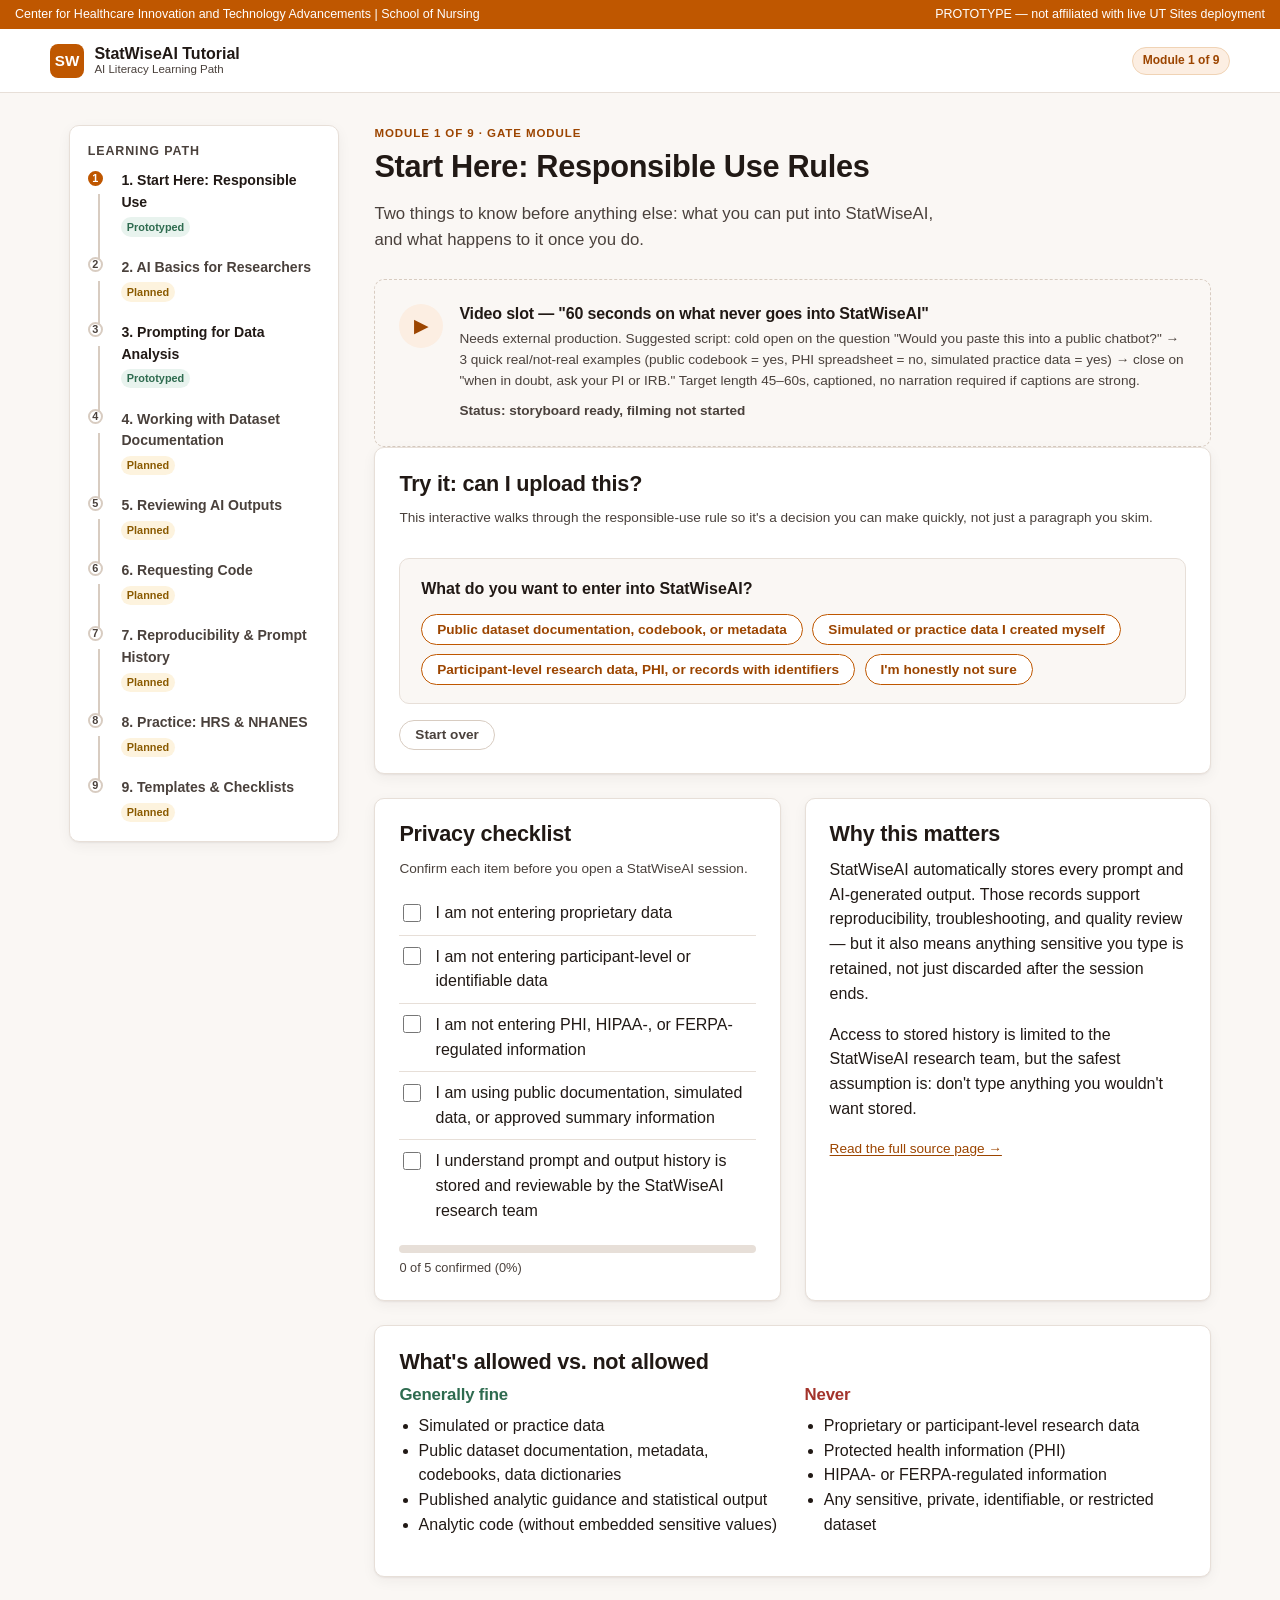
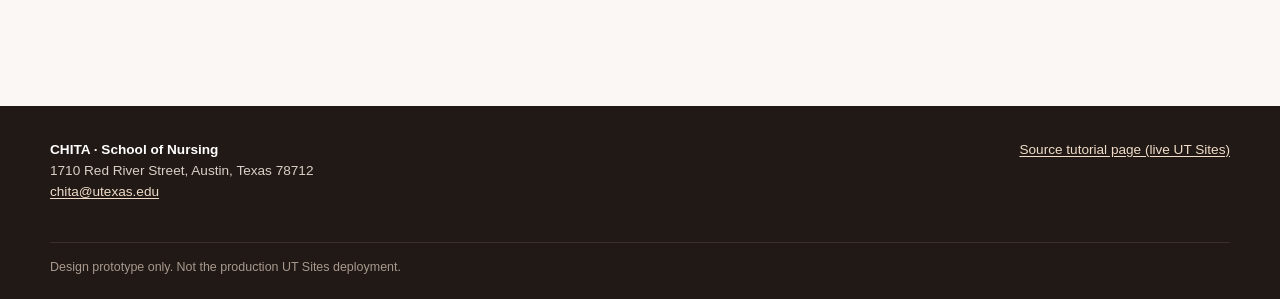
==== module-01-responsible-use.html @ 33d253f0 "StatWiseAI tutorial prototype — modules 1 and 3, preliminary user testing build" ====
<!DOCTYPE html>
<html lang="en">
<head>
<meta charset="UTF-8">
<meta name="viewport" content="width=device-width, initial-scale=1">
<title>Module 1 · Start Here: Responsible Use — StatWiseAI Tutorial (Prototype)</title>
<link rel="stylesheet" href="assets/styles.css">
</head>
<body>
<a class="skip-link" href="#main">Skip to main content</a>

<div class="brand-strip">
  <span>Center for Healthcare Innovation and Technology Advancements | School of Nursing</span>
  <span>PROTOTYPE — not affiliated with live UT Sites deployment</span>
</div>

<header class="site-header">
  <div class="site-header-inner">
    <a class="site-title" href="index.html">
      <span class="mark">SW</span>
      <span class="site-title-text">
        <strong>StatWiseAI Tutorial</strong>
        <span>AI Literacy Learning Path</span>
      </span>
    </a>
    <div class="header-actions">
      <span class="pill-badge">Module 1 of 9</span>
    </div>
  </div>
</header>

<div class="shell">
  <nav class="path-nav" aria-label="Tutorial module path">
    <h2>Learning path</h2>
    <ol>
      <li class="active"><span class="step-dot">1</span><a href="module-01-responsible-use.html">1. Start Here: Responsible Use</a><span class="tag tag-built">Prototyped</span></li>
      <li class="locked"><span class="step-dot">2</span><a href="#" aria-disabled="true">2. AI Basics for Researchers</a><span class="tag tag-planned">Planned</span></li>
      <li><span class="step-dot">3</span><a href="module-03-prompting.html">3. Prompting for Data Analysis</a><span class="tag tag-built">Prototyped</span></li>
      <li class="locked"><span class="step-dot">4</span><a href="#" aria-disabled="true">4. Working with Dataset Documentation</a><span class="tag tag-planned">Planned</span></li>
      <li class="locked"><span class="step-dot">5</span><a href="#" aria-disabled="true">5. Reviewing AI Outputs</a><span class="tag tag-planned">Planned</span></li>
      <li class="locked"><span class="step-dot">6</span><a href="#" aria-disabled="true">6. Requesting Code</a><span class="tag tag-planned">Planned</span></li>
      <li class="locked"><span class="step-dot">7</span><a href="#" aria-disabled="true">7. Reproducibility &amp; Prompt History</a><span class="tag tag-planned">Planned</span></li>
      <li class="locked"><span class="step-dot">8</span><a href="#" aria-disabled="true">8. Practice: HRS &amp; NHANES</a><span class="tag tag-planned">Planned</span></li>
      <li class="locked"><span class="step-dot">9</span><a href="#" aria-disabled="true">9. Templates &amp; Checklists</a><span class="tag tag-planned">Planned</span></li>
    </ol>
  </nav>

  <main class="content" id="main">
    <div class="page-head">
      <span class="eyebrow">Module 1 of 9 · Gate module</span>
      <h1>Start Here: Responsible Use Rules</h1>
      <p class="lede">Two things to know before anything else: what you can put into StatWiseAI, and what happens to it once you do.</p>
    </div>

    <div class="media-slot">
      <span class="icon">▶</span>
      <div>
        <h4>Video slot — "60 seconds on what never goes into StatWiseAI"</h4>
        <p class="small">Needs external production. Suggested script: cold open on the question "Would you paste this into a public chatbot?" → 3 quick real/not-real examples (public codebook = yes, PHI spreadsheet = no, simulated practice data = yes) → close on "when in doubt, ask your PI or IRB." Target length 45–60s, captioned, no narration required if captions are strong.</p>
        <span class="small" style="font-weight:700;">Status: storyboard ready, filming not started</span>
      </div>
    </div>

    <div class="card">
      <h2>Try it: can I upload this?</h2>
      <p class="small">This interactive walks through the responsible-use rule so it's a decision you can make quickly, not just a paragraph you skim.</p>
      <div class="decision-tree" id="decision-tree" data-checklist>
        <div class="dt-trail"></div>
        <div class="dt-question"></div>
        <div class="dt-result"></div>
        <div style="margin-top:1em;">
          <button type="button" class="btn btn-quiet" data-dt-restart>Start over</button>
        </div>
      </div>
    </div>

    <div class="grid-2">
      <div class="card" data-checklist>
        <h2>Privacy checklist</h2>
        <p class="small">Confirm each item before you open a StatWiseAI session.</p>
        <ul class="checklist">
          <li><input type="checkbox" id="c1"><label for="c1">I am not entering proprietary data</label></li>
          <li><input type="checkbox" id="c2"><label for="c2">I am not entering participant-level or identifiable data</label></li>
          <li><input type="checkbox" id="c3"><label for="c3">I am not entering PHI, HIPAA-, or FERPA-regulated information</label></li>
          <li><input type="checkbox" id="c4"><label for="c4">I am using public documentation, simulated data, or approved summary information</label></li>
          <li><input type="checkbox" id="c5"><label for="c5">I understand prompt and output history is stored and reviewable by the StatWiseAI research team</label></li>
        </ul>
        <div class="progress-track"><div class="progress-fill"></div></div>
        <div class="progress-label">0 of 5 confirmed (0%)</div>
      </div>

      <div class="card">
        <h2>Why this matters</h2>
        <p>StatWiseAI automatically stores every prompt and AI-generated output. Those records support reproducibility, troubleshooting, and quality review — but it also means anything sensitive you type is retained, not just discarded after the session ends.</p>
        <p>Access to stored history is limited to the StatWiseAI research team, but the safest assumption is: don't type anything you wouldn't want stored.</p>
        <p class="small"><a href="https://sites.utexas.edu/chita/statwiseai-tutorial/statwiseai-responsible-use/">Read the full source page →</a></p>
      </div>
    </div>

    <div class="card">
      <h2>What's allowed vs. not allowed</h2>
      <div class="grid-2">
        <div>
          <h3 style="color:#2E6B4F;">Generally fine</h3>
          <ul>
            <li>Simulated or practice data</li>
            <li>Public dataset documentation, metadata, codebooks, data dictionaries</li>
            <li>Published analytic guidance and statistical output</li>
            <li>Analytic code (without embedded sensitive values)</li>
          </ul>
        </div>
        <div>
          <h3 style="color:#A3332B;">Never</h3>
          <ul>
            <li>Proprietary or participant-level research data</li>
            <li>Protected health information (PHI)</li>
            <li>HIPAA- or FERPA-regulated information</li>
            <li>Any sensitive, private, identifiable, or restricted dataset</li>
          </ul>
        </div>
      </div>
    </div>

  </main>
</div>

<footer class="site-footer">
  <div class="site-footer-inner">
    <div><strong style="color:#fff;">CHITA · School of Nursing</strong><br>1710 Red River Street, Austin, Texas 78712<br><a href="mailto:chita@utexas.edu">chita@utexas.edu</a></div>
    <div><a href="https://sites.utexas.edu/chita/statwiseai-tutorial/statwiseai-responsible-use/">Source tutorial page (live UT Sites)</a></div>
    <div class="fine">Design prototype only. Not the production UT Sites deployment.</div>
  </div>
</footer>

<script src="assets/app.js"></script>
<script src="assets/module1.js"></script>
</body>
</html>
---- assets/styles.css ----
/* ==========================================================================
   StatWiseAI Tutorial — Media-Supported Learning Site
   Minimalist design system prototype
   Brand reference: UT Austin School of Nursing / CHITA
   ========================================================================== */

:root {
  --ut-orange: #BF5700;
  --ut-orange-dark: #9C4500;
  --ut-orange-tint: #FCEEE2;
  --ink: #211915;
  --ink-soft: #4A413C;
  --paper: #FFFFFF;
  --paper-alt: #FAF7F4;
  --line: #E7DFD8;
  --line-strong: #D8CCC1;
  --success: #2E6B4F;
  --success-tint: #E8F3EE;
  --warn: #8A5A00;
  --warn-tint: #FDF3DE;
  --focus: #0B5FFF;
  --radius: 10px;
  --radius-sm: 6px;
  --shadow: 0 1px 2px rgba(33,25,21,0.06), 0 4px 14px rgba(33,25,21,0.05);
  --maxw: 1180px;
  --font: -apple-system, BlinkMacSystemFont, "Segoe UI", Helvetica, Arial, sans-serif;
}

* { box-sizing: border-box; }
html { scroll-behavior: smooth; }

body {
  margin: 0;
  font-family: var(--font);
  color: var(--ink);
  background: var(--paper-alt);
  line-height: 1.55;
  -webkit-font-smoothing: antialiased;
}

a { color: var(--ut-orange-dark); text-decoration: underline; text-underline-offset: 2px; }
a:hover { color: var(--ut-orange); }
a:focus-visible, button:focus-visible, input:focus-visible, [tabindex]:focus-visible {
  outline: 3px solid var(--focus);
  outline-offset: 2px;
}

h1, h2, h3, h4 { line-height: 1.2; font-weight: 700; margin: 0 0 .5em; letter-spacing: -0.01em; }
h1 { font-size: clamp(1.7rem, 2.4vw, 2.3rem); }
h2 { font-size: 1.35rem; }
h3 { font-size: 1.05rem; }
p { margin: 0 0 1em; }
ul, ol { margin: 0 0 1em; padding-left: 1.2em; }
.small { font-size: .85rem; color: var(--ink-soft); }
.eyebrow {
  text-transform: uppercase;
  font-size: .72rem;
  font-weight: 700;
  letter-spacing: .08em;
  color: var(--ut-orange-dark);
  margin-bottom: .4em;
  display: block;
}

/* Skip link */
.skip-link {
  position: absolute; left: -999px; top: 0; background: var(--ink); color: #fff;
  padding: .6em 1em; z-index: 200; border-radius: 0 0 6px 0;
}
.skip-link:focus { left: 0; }

/* ---------- Top bar (brand strip) ---------- */
.brand-strip {
  background: var(--ut-orange);
  color: #fff;
  font-size: .78rem;
  padding: .4em 1.2em;
  display: flex;
  justify-content: space-between;
  gap: 1em;
}
.brand-strip a { color: #fff; text-decoration: none; opacity: .92; }
.brand-strip a:hover { text-decoration: underline; }

/* ---------- Header ---------- */
.site-header {
  background: var(--paper);
  border-bottom: 1px solid var(--line);
  padding: .9em 1.2em;
  position: sticky;
  top: 0;
  z-index: 100;
}
.site-header-inner {
  max-width: var(--maxw);
  margin: 0 auto;
  display: flex;
  align-items: center;
  justify-content: space-between;
  gap: 1em;
}
.site-title {
  display: flex;
  align-items: center;
  gap: .65em;
  text-decoration: none;
  color: var(--ink);
}
.site-title .mark {
  width: 34px; height: 34px; border-radius: 8px;
  background: var(--ut-orange);
  color: #fff; display: flex; align-items: center; justify-content: center;
  font-weight: 800; font-size: .95rem; flex-shrink: 0;
}
.site-title-text { line-height: 1.15; }
.site-title-text strong { display: block; font-size: 1rem; }
.site-title-text span { display: block; font-size: .72rem; color: var(--ink-soft); }

.header-actions { display: flex; align-items: center; gap: .8em; font-size: .85rem; }
.pill-badge {
  background: var(--ut-orange-tint);
  color: var(--ut-orange-dark);
  border: 1px solid #F0D3B5;
  border-radius: 999px;
  padding: .3em .8em;
  font-size: .75rem;
  font-weight: 600;
  white-space: nowrap;
}

/* ---------- Layout shell ---------- */
.shell {
  max-width: var(--maxw);
  margin: 0 auto;
  display: grid;
  grid-template-columns: 270px 1fr;
  gap: 2.2em;
  padding: 2em 1.2em 4em;
  align-items: start;
}
@media (max-width: 880px) {
  .shell { grid-template-columns: 1fr; }
}

/* ---------- Sidebar nav ---------- */
.path-nav {
  position: sticky;
  top: 78px;
  background: var(--paper);
  border: 1px solid var(--line);
  border-radius: var(--radius);
  padding: 1.1em;
  box-shadow: var(--shadow);
}
.path-nav h2 {
  font-size: .78rem;
  text-transform: uppercase;
  letter-spacing: .07em;
  color: var(--ink-soft);
  margin-bottom: .9em;
}
.path-nav ol { list-style: none; margin: 0; padding: 0; }
.path-nav li { position: relative; padding-left: 2.1em; padding-bottom: 1.15em; }
.path-nav li:last-child { padding-bottom: 0; }
.path-nav li::before {
  content: "";
  position: absolute; left: .62em; top: 1.5em; bottom: -.2em; width: 2px;
  background: var(--line-strong);
}
.path-nav li:last-child::before { display: none; }
.step-dot {
  position: absolute; left: 0; top: .05em;
  width: 1.4em; height: 1.4em; border-radius: 50%;
  display: flex; align-items: center; justify-content: center;
  font-size: .68rem; font-weight: 800;
  border: 2px solid var(--line-strong);
  background: var(--paper); color: var(--ink-soft);
}
.path-nav li.done .step-dot { background: var(--success); border-color: var(--success); color: #fff; }
.path-nav li.active .step-dot { background: var(--ut-orange); border-color: var(--ut-orange); color: #fff; }
.path-nav a { display: block; text-decoration: none; color: var(--ink); font-weight: 600; font-size: .88rem; }
.path-nav li.locked a { color: var(--ink-soft); pointer-events: none; }
.path-nav a:hover { color: var(--ut-orange-dark); }
.path-nav .tag {
  display: inline-block; margin-top: .3em; font-size: .68rem; font-weight: 700;
  padding: .12em .5em; border-radius: 999px;
}
.tag.tag-built { background: var(--success-tint); color: var(--success); }
.tag.tag-planned { background: var(--warn-tint); color: var(--warn); }

/* ---------- Main content ---------- */
main.content { min-width: 0; }
.page-head { margin-bottom: 1.6em; }
.page-head .eyebrow { margin-bottom: .5em; }
.lede { font-size: 1.05rem; color: var(--ink-soft); max-width: 62ch; }

.card {
  background: var(--paper);
  border: 1px solid var(--line);
  border-radius: var(--radius);
  padding: 1.4em 1.5em;
  margin-bottom: 1.5em;
  box-shadow: var(--shadow);
}
.card > h2:first-child, .card > h3:first-child { margin-top: 0; }
.card.card-warn { background: #FBEAE8; border-color: #F1C3BE; }
.card.card-warn h2 { color: #A3332B; }

.grid-2 { display: grid; grid-template-columns: 1fr 1fr; gap: 1.5em; }
@media (max-width: 720px) { .grid-2 { grid-template-columns: 1fr; } }

/* ---------- Media slot (video placeholder) ---------- */
.media-slot {
  border: 1.5px dashed var(--line-strong);
  border-radius: var(--radius);
  background: var(--paper-alt);
  padding: 1.5em;
  display: flex;
  gap: 1em;
  align-items: flex-start;
}
.media-slot .icon {
  flex-shrink: 0; width: 44px; height: 44px; border-radius: 50%;
  background: var(--ut-orange-tint); color: var(--ut-orange-dark);
  display: flex; align-items: center; justify-content: center; font-size: 1.2rem;
}
.media-slot h4 { margin: 0 0 .3em; }
.media-slot .small { margin-bottom: .5em; }

/* ---------- Checklist widget ---------- */
.checklist { list-style: none; margin: 0; padding: 0; }
.checklist li {
  display: flex; align-items: flex-start; gap: .7em;
  padding: .55em 0; border-bottom: 1px solid var(--line);
}
.checklist li:last-child { border-bottom: none; }
.checklist input[type=checkbox] {
  margin-top: .2em; width: 18px; height: 18px; accent-color: var(--ut-orange);
  flex-shrink: 0;
}
.checklist label { cursor: pointer; }
.checklist li.checked label { color: var(--ink-soft); text-decoration: line-through; text-decoration-color: var(--line-strong); }

/* ---------- Prompt anatomy diagram (recommended prompt structure) ---------- */
.prompt-anatomy {
  display: grid;
  grid-template-columns: repeat(3, 1fr);
  gap: .8em;
  margin-top: .3em;
}
@media (max-width: 780px) { .prompt-anatomy { grid-template-columns: repeat(2, 1fr); } }
@media (max-width: 460px) { .prompt-anatomy { grid-template-columns: 1fr; } }

.pa-toggle {
  position: relative;
  width: 100%;
  display: flex;
  flex-direction: column;
  align-items: flex-start;
  gap: .5em;
  background: var(--paper-alt);
  border: 1.5px solid var(--line);
  border-radius: var(--radius);
  padding: 1em 1.1em 1.1em;
  cursor: pointer;
  text-align: left;
  font-family: var(--font);
  transition: border-color .15s ease, background .15s ease;
}
.pa-toggle:hover { border-color: var(--ut-orange); }
.pa-toggle[aria-expanded="true"] { background: var(--ut-orange-tint); border-color: var(--ut-orange); }
.pa-indicator {
  position: absolute; top: .7em; right: .8em;
  width: 1.4em; height: 1.4em; border-radius: 50%;
  background: var(--paper); border: 1px solid var(--line-strong);
  display: flex; align-items: center; justify-content: center;
  font-size: .85rem; font-weight: 700; color: var(--ink-soft); line-height: 1;
}
.pa-toggle[aria-expanded="true"] .pa-indicator { background: var(--ut-orange); border-color: var(--ut-orange); color: #fff; }
.pa-icon { color: var(--ut-orange-dark); }
.pa-icon svg { display: block; width: 24px; height: 24px; }
.pa-title { font-weight: 700; font-size: .88rem; color: var(--ink); line-height: 1.3; }
.pa-pop {
  margin-top: .5em;
  padding: .7em .9em;
  background: var(--paper);
  border: 1px solid var(--line);
  border-left: 3px solid var(--ut-orange);
  border-radius: 0 var(--radius-sm) var(--radius-sm) 0;
  font-size: .85rem;
}
.pa-pop p { margin: 0 0 .4em; }
.pa-pop p:last-child { margin-bottom: 0; }

/* ---------- Fragment popups (checklist item -> exact prompt text) ---------- */
.frag-item { flex: 1; min-width: 0; }
.frag-row { display: flex; align-items: center; justify-content: space-between; gap: .8em; flex-wrap: wrap; }
.frag-toggle {
  flex-shrink: 0;
  border: 1.5px solid var(--line-strong);
  background: var(--paper);
  color: var(--ink-soft);
  font-weight: 700;
  font-size: .72rem;
  padding: .25em .75em;
  border-radius: 999px;
  cursor: pointer;
  transition: background .15s ease, color .15s ease, border-color .15s ease;
}
.frag-toggle:hover { border-color: var(--ut-orange); color: var(--ut-orange-dark); }
.frag-toggle[aria-expanded="true"] { background: var(--ut-orange); border-color: var(--ut-orange); color: #fff; }
.frag-pop {
  margin: .5em 0 0;
  padding: .6em .85em;
  background: var(--ut-orange-tint);
  border-left: 3px solid var(--ut-orange);
  border-radius: 0 var(--radius-sm) var(--radius-sm) 0;
  font-style: italic;
  font-size: .85rem;
  color: var(--ut-orange-dark);
}

.progress-track {
  height: 8px; background: var(--line); border-radius: 999px; overflow: hidden; margin: .8em 0 .3em;
}
.progress-fill { height: 100%; background: var(--ut-orange); width: 0%; transition: width .3s ease; }
.progress-label { font-size: .8rem; color: var(--ink-soft); }

/* ---------- Decision tree widget ---------- */
.decision-tree { }
.dt-question {
  background: var(--paper-alt);
  border: 1px solid var(--line);
  border-radius: var(--radius);
  padding: 1.1em 1.3em;
  margin-bottom: .8em;
}
.dt-question p { margin: 0 0 .8em; font-weight: 600; }
.dt-choices { display: flex; gap: .6em; flex-wrap: wrap; }
.btn {
  border: 1.5px solid var(--ut-orange);
  background: var(--paper);
  color: var(--ut-orange-dark);
  font-weight: 700; font-size: .85rem;
  padding: .5em 1.1em; border-radius: 999px; cursor: pointer;
  transition: background .15s ease, color .15s ease;
}
.btn:hover { background: var(--ut-orange); color: #fff; }
.btn.btn-quiet {
  border-color: var(--line-strong); color: var(--ink-soft);
}
.btn.btn-quiet:hover { background: var(--paper-alt); color: var(--ink); }
.dt-result {
  border-radius: var(--radius);
  padding: 1.1em 1.3em;
  font-weight: 600;
  display: none;
}
.dt-result.show { display: block; }
.dt-result.ok { background: var(--success-tint); color: var(--success); border: 1px solid #BFE0D0; }
.dt-result.no { background: #FBEAE8; color: #A3332B; border: 1px solid #F1C3BE; }
.dt-result.ask { background: var(--warn-tint); color: var(--warn); border: 1px solid #F0DDA6; }
.dt-trail { display: flex; gap: .4em; flex-wrap: wrap; margin-bottom: 1em; }
.dt-trail span { font-size: .72rem; background: var(--paper-alt); border: 1px solid var(--line); padding: .2em .6em; border-radius: 999px; color: var(--ink-soft); }

/* ---------- Prompt builder widget ---------- */
.pb-form { display: grid; gap: .9em; }
.pb-field label { display: block; font-size: .8rem; font-weight: 700; margin-bottom: .3em; color: var(--ink-soft); }
.pb-field input[type=text], .pb-field textarea, .pb-field select {
  width: 100%; border: 1.5px solid var(--line-strong); border-radius: var(--radius-sm);
  padding: .55em .7em; font-family: var(--font); font-size: .9rem; background: var(--paper);
}
.pb-field textarea { resize: vertical; min-height: 3em; }
.pb-checks { display: flex; flex-wrap: wrap; gap: .5em; }
.pb-checks label {
  display: flex; align-items: center; gap: .4em; font-size: .82rem;
  border: 1px solid var(--line-strong); border-radius: 999px; padding: .35em .8em; cursor: pointer;
  font-weight: 500; color: var(--ink);
}
.pb-checks input { accent-color: var(--ut-orange); }

.pb-output {
  background: var(--ink);
  color: #F5EFE9;
  border-radius: var(--radius);
  padding: 1.2em 1.3em;
  font-family: ui-monospace, SFMono-Regular, Menlo, Consolas, monospace;
  font-size: .85rem;
  white-space: pre-wrap;
  line-height: 1.6;
  min-height: 6em;
}
.pb-output-head { display: flex; justify-content: space-between; align-items: center; margin-bottom: .7em; }
.pb-output-head .small { color: #C9BDB2; }

/* ---------- Compare table (weak vs strong prompt) ---------- */
.compare { display: grid; grid-template-columns: 1fr 1fr; gap: 1em; }
@media (max-width: 720px) { .compare { grid-template-columns: 1fr; } }
.compare .col { border-radius: var(--radius); padding: 1em 1.2em; border: 1px solid var(--line); }
.compare .weak { background: #FBEAE8; border-color: #F1C3BE; }
.compare .strong { background: var(--success-tint); border-color: #BFE0D0; }
.compare h4 { margin-top: 0; font-size: .78rem; text-transform: uppercase; letter-spacing: .05em; }
.compare .weak h4 { color: #A3332B; }
.compare .strong h4 { color: var(--success); }
.compare blockquote { margin: 0; font-style: italic; font-size: .92rem; }

/* ---------- CHECK framework diagram (module 5 preview) ---------- */
.check-grid { display: grid; grid-template-columns: repeat(5, 1fr); gap: .7em; }
@media (max-width: 880px) { .check-grid { grid-template-columns: repeat(2, 1fr); } }
.check-letter {
  background: var(--paper-alt); border: 1px solid var(--line); border-radius: var(--radius);
  padding: 1em .8em; text-align: center;
}
.check-letter .big { font-size: 1.6rem; font-weight: 800; color: var(--ut-orange); display: block; }
.check-letter .label { font-size: .78rem; font-weight: 700; margin-top: .3em; display: block; }

/* ---------- Module grid on home ---------- */
.module-grid { display: grid; grid-template-columns: repeat(3, 1fr); gap: 1.1em; }
@media (max-width: 980px) { .module-grid { grid-template-columns: repeat(2, 1fr); } }
@media (max-width: 620px) { .module-grid { grid-template-columns: 1fr; } }
.module-card {
  background: var(--paper); border: 1px solid var(--line); border-radius: var(--radius);
  padding: 1.2em 1.3em; box-shadow: var(--shadow); display: flex; flex-direction: column; gap: .5em;
  text-decoration: none; color: var(--ink); position: relative;
}
.module-card:hover { border-color: var(--ut-orange); }
.module-card .num {
  width: 30px; height: 30px; border-radius: 8px; background: var(--ut-orange-tint);
  color: var(--ut-orange-dark); display: flex; align-items: center; justify-content: center;
  font-weight: 800; font-size: .85rem;
}
.module-card h3 { margin: .2em 0 0; font-size: 1rem; }
.module-card p { font-size: .85rem; color: var(--ink-soft); margin: 0; flex-grow: 1; }
.module-card .media-tags { display: flex; gap: .35em; flex-wrap: wrap; margin-top: .4em; }
.media-tag { font-size: .66rem; font-weight: 700; background: var(--paper-alt); border: 1px solid var(--line); border-radius: 999px; padding: .15em .55em; color: var(--ink-soft); }
.module-card.disabled { opacity: .68; cursor: default; }
.module-card.disabled:hover { border-color: var(--line); }

/* ---------- Phase banner ---------- */
.phase-banner {
  border: 1.5px dashed #C9A6D8;
  background: #F6EEFA;
  border-radius: var(--radius);
  padding: 1.1em 1.4em;
  margin-bottom: 1.6em;
  display: flex;
  gap: 1em;
  align-items: flex-start;
}
.phase-banner .icon { font-size: 1.3rem; }
.phase-banner strong { display: block; margin-bottom: .2em; color: #6B3B85; }
.phase-banner p { margin: 0; font-size: .88rem; color: #4A3556; }

/* ---------- Footer ---------- */
.site-footer {
  background: var(--ink);
  color: #D9CFC7;
  padding: 2.4em 1.2em 1.6em;
  margin-top: 3em;
  font-size: .85rem;
}
.site-footer-inner { max-width: var(--maxw); margin: 0 auto; display: flex; justify-content: space-between; flex-wrap: wrap; gap: 1.5em; }
.site-footer a { color: #F0DCC8; }
.site-footer .fine { width: 100%; border-top: 1px solid #3A2F29; margin-top: 1.6em; padding-top: 1.2em; color: #A8998E; font-size: .78rem; }
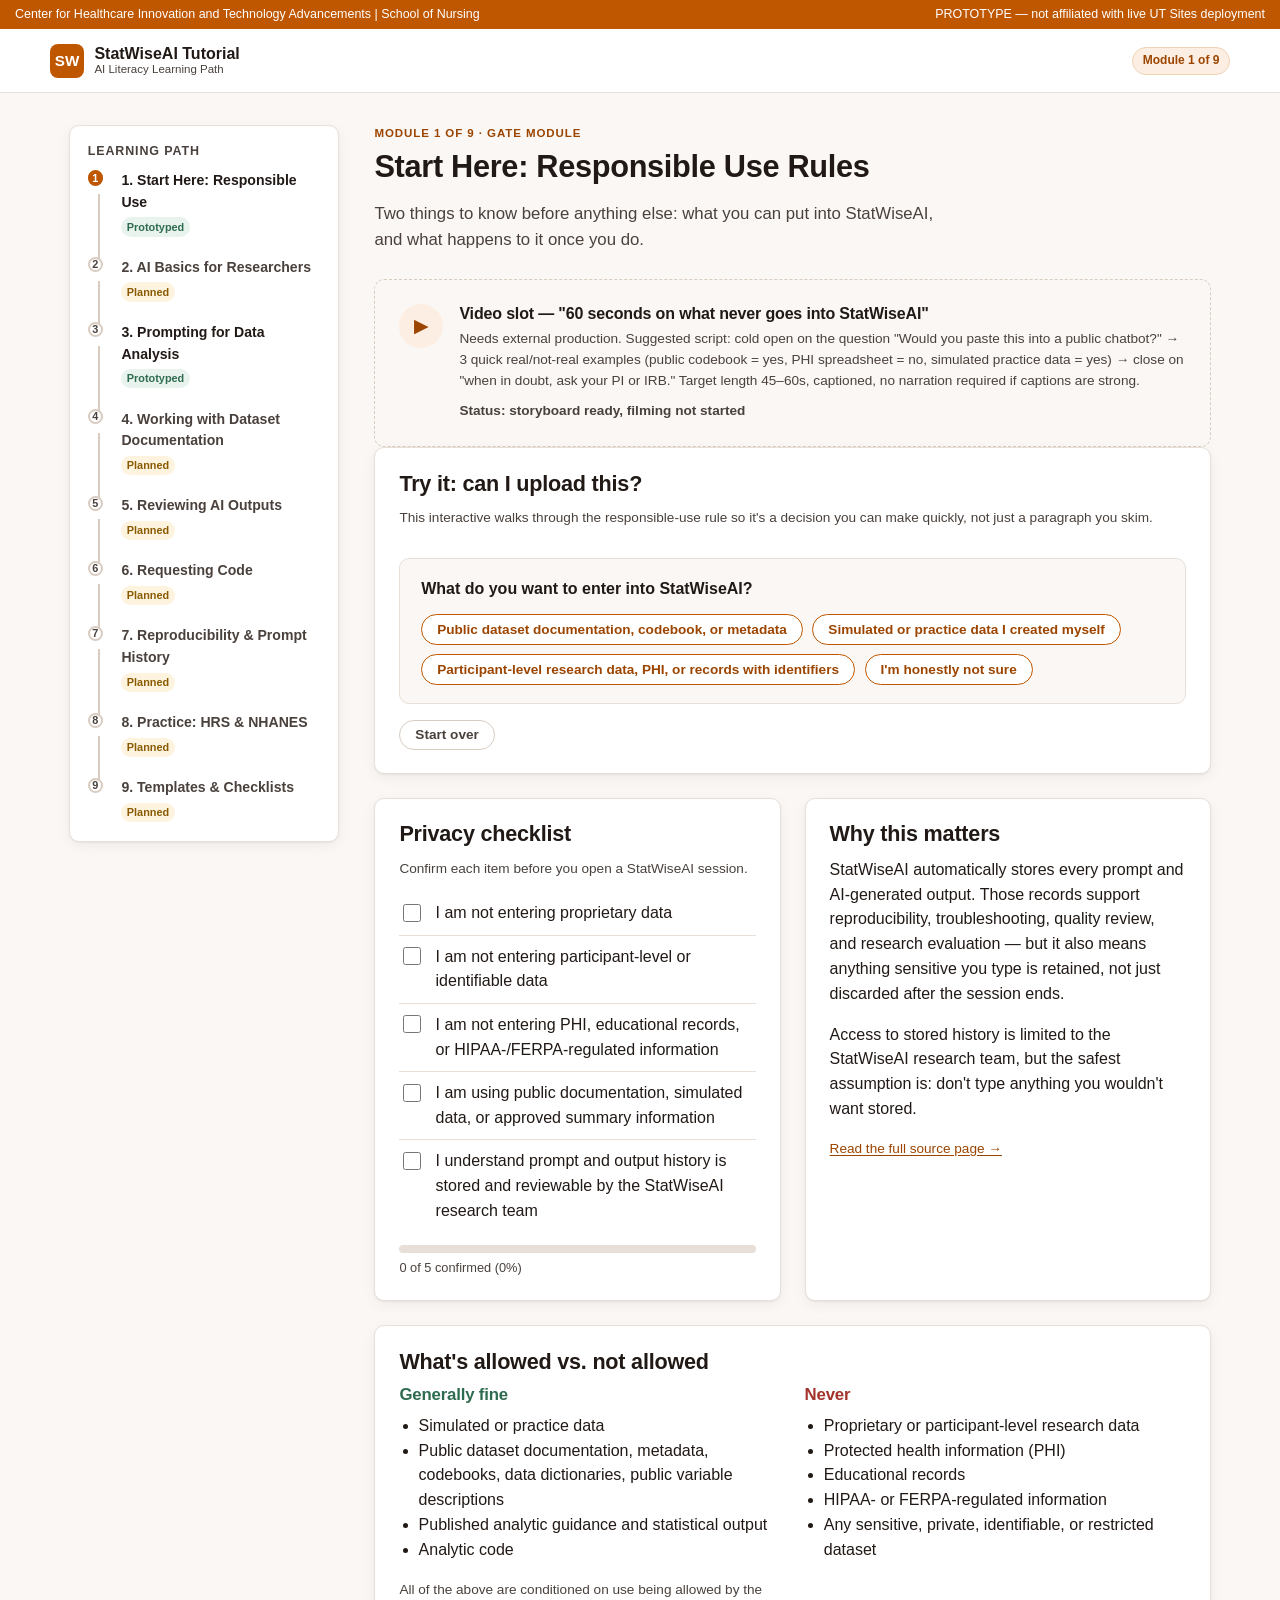
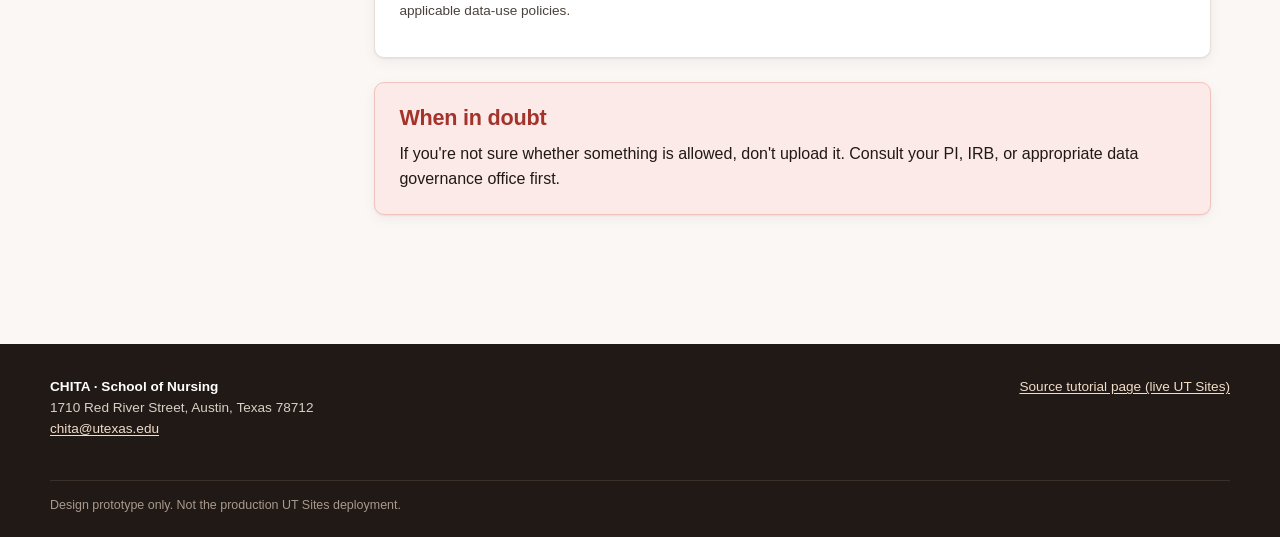
==== commit 1bd21fea: "Module 1: close responsible-use content gaps - Add educational records to prohibited-data list (chec" ====
--- a/module-01-responsible-use.html
+++ b/module-01-responsible-use.html
@@ -67,7 +67,7 @@
       <div class="decision-tree" id="decision-tree" data-checklist>
         <div class="dt-trail"></div>
         <div class="dt-question"></div>
-        <div class="dt-result"></div>
+        <div class="dt-result" aria-live="polite"></div>
         <div style="margin-top:1em;">
           <button type="button" class="btn btn-quiet" data-dt-restart>Start over</button>
         </div>
@@ -81,7 +81,7 @@
         <ul class="checklist">
           <li><input type="checkbox" id="c1"><label for="c1">I am not entering proprietary data</label></li>
           <li><input type="checkbox" id="c2"><label for="c2">I am not entering participant-level or identifiable data</label></li>
-          <li><input type="checkbox" id="c3"><label for="c3">I am not entering PHI, HIPAA-, or FERPA-regulated information</label></li>
+          <li><input type="checkbox" id="c3"><label for="c3">I am not entering PHI, educational records, or HIPAA-/FERPA-regulated information</label></li>
           <li><input type="checkbox" id="c4"><label for="c4">I am using public documentation, simulated data, or approved summary information</label></li>
           <li><input type="checkbox" id="c5"><label for="c5">I understand prompt and output history is stored and reviewable by the StatWiseAI research team</label></li>
         </ul>
@@ -91,7 +91,7 @@
 
       <div class="card">
         <h2>Why this matters</h2>
-        <p>StatWiseAI automatically stores every prompt and AI-generated output. Those records support reproducibility, troubleshooting, and quality review — but it also means anything sensitive you type is retained, not just discarded after the session ends.</p>
+        <p>StatWiseAI automatically stores every prompt and AI-generated output. Those records support reproducibility, troubleshooting, quality review, and research evaluation — but it also means anything sensitive you type is retained, not just discarded after the session ends.</p>
         <p>Access to stored history is limited to the StatWiseAI research team, but the safest assumption is: don't type anything you wouldn't want stored.</p>
         <p class="small"><a href="https://sites.utexas.edu/chita/statwiseai-tutorial/statwiseai-responsible-use/">Read the full source page →</a></p>
       </div>
@@ -104,21 +104,28 @@
           <h3 style="color:#2E6B4F;">Generally fine</h3>
           <ul>
             <li>Simulated or practice data</li>
-            <li>Public dataset documentation, metadata, codebooks, data dictionaries</li>
+            <li>Public dataset documentation, metadata, codebooks, data dictionaries, public variable descriptions</li>
             <li>Published analytic guidance and statistical output</li>
-            <li>Analytic code (without embedded sensitive values)</li>
+            <li>Analytic code</li>
           </ul>
+          <p class="small">All of the above are conditioned on use being allowed by the applicable data-use policies.</p>
         </div>
         <div>
           <h3 style="color:#A3332B;">Never</h3>
           <ul>
             <li>Proprietary or participant-level research data</li>
             <li>Protected health information (PHI)</li>
+            <li>Educational records</li>
             <li>HIPAA- or FERPA-regulated information</li>
             <li>Any sensitive, private, identifiable, or restricted dataset</li>
           </ul>
         </div>
       </div>
+    </div>
+
+    <div class="card card-warn">
+      <h2>When in doubt</h2>
+      <p style="margin-bottom:0;">If you're not sure whether something is allowed, don't upload it. Consult your PI, IRB, or appropriate data governance office first.</p>
     </div>
 
   </main>
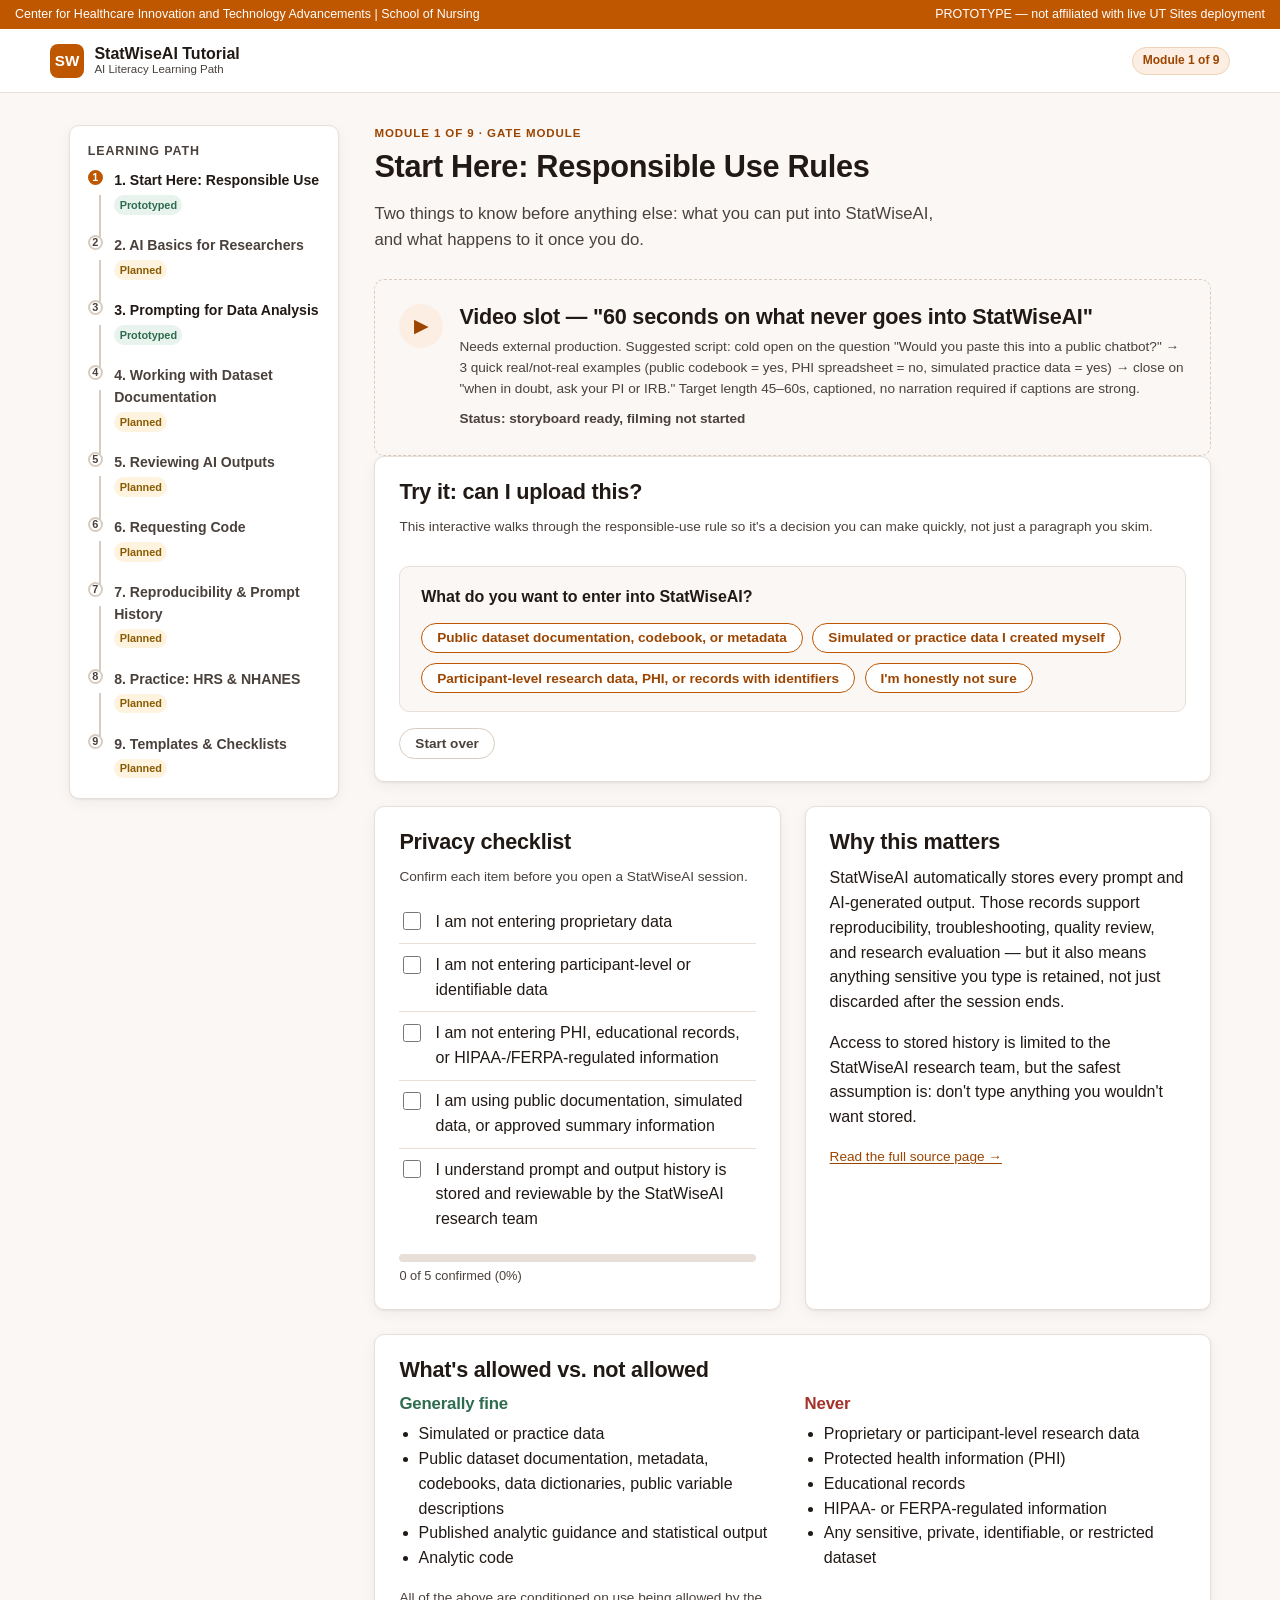
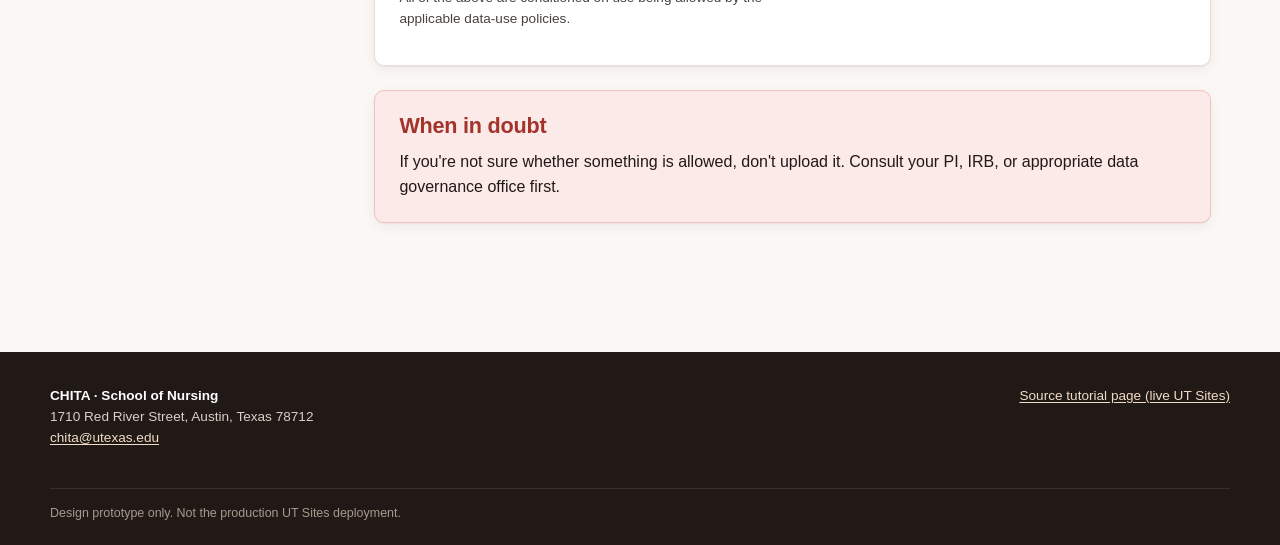
==== commit 06908220: "WCAG/ARIA remediation + nav layout fix Site-wide WCAG/ARIA fixes (5 audit findings): - Removed opaci" ====
--- a/module-01-responsible-use.html
+++ b/module-01-responsible-use.html
@@ -33,15 +33,15 @@
   <nav class="path-nav" aria-label="Tutorial module path">
     <h2>Learning path</h2>
     <ol>
-      <li class="active"><span class="step-dot">1</span><a href="module-01-responsible-use.html">1. Start Here: Responsible Use</a><span class="tag tag-built">Prototyped</span></li>
-      <li class="locked"><span class="step-dot">2</span><a href="#" aria-disabled="true">2. AI Basics for Researchers</a><span class="tag tag-planned">Planned</span></li>
-      <li><span class="step-dot">3</span><a href="module-03-prompting.html">3. Prompting for Data Analysis</a><span class="tag tag-built">Prototyped</span></li>
-      <li class="locked"><span class="step-dot">4</span><a href="#" aria-disabled="true">4. Working with Dataset Documentation</a><span class="tag tag-planned">Planned</span></li>
-      <li class="locked"><span class="step-dot">5</span><a href="#" aria-disabled="true">5. Reviewing AI Outputs</a><span class="tag tag-planned">Planned</span></li>
-      <li class="locked"><span class="step-dot">6</span><a href="#" aria-disabled="true">6. Requesting Code</a><span class="tag tag-planned">Planned</span></li>
-      <li class="locked"><span class="step-dot">7</span><a href="#" aria-disabled="true">7. Reproducibility &amp; Prompt History</a><span class="tag tag-planned">Planned</span></li>
-      <li class="locked"><span class="step-dot">8</span><a href="#" aria-disabled="true">8. Practice: HRS &amp; NHANES</a><span class="tag tag-planned">Planned</span></li>
-      <li class="locked"><span class="step-dot">9</span><a href="#" aria-disabled="true">9. Templates &amp; Checklists</a><span class="tag tag-planned">Planned</span></li>
+      <li class="active"><span class="step-dot" aria-hidden="true">1</span><span class="step-body"><a class="step-label" href="module-01-responsible-use.html">1. Start Here: Responsible Use</a><span class="tag tag-built">Prototyped</span></span></li>
+      <li class="locked"><span class="step-dot" aria-hidden="true">2</span><span class="step-body"><span class="step-label">2. AI Basics for Researchers</span><span class="tag tag-planned">Planned</span></span></li>
+      <li><span class="step-dot" aria-hidden="true">3</span><span class="step-body"><a class="step-label" href="module-03-prompting.html">3. Prompting for Data Analysis</a><span class="tag tag-built">Prototyped</span></span></li>
+      <li class="locked"><span class="step-dot" aria-hidden="true">4</span><span class="step-body"><span class="step-label">4. Working with Dataset Documentation</span><span class="tag tag-planned">Planned</span></span></li>
+      <li class="locked"><span class="step-dot" aria-hidden="true">5</span><span class="step-body"><span class="step-label">5. Reviewing AI Outputs</span><span class="tag tag-planned">Planned</span></span></li>
+      <li class="locked"><span class="step-dot" aria-hidden="true">6</span><span class="step-body"><span class="step-label">6. Requesting Code</span><span class="tag tag-planned">Planned</span></span></li>
+      <li class="locked"><span class="step-dot" aria-hidden="true">7</span><span class="step-body"><span class="step-label">7. Reproducibility &amp; Prompt History</span><span class="tag tag-planned">Planned</span></span></li>
+      <li class="locked"><span class="step-dot" aria-hidden="true">8</span><span class="step-body"><span class="step-label">8. Practice: HRS &amp; NHANES</span><span class="tag tag-planned">Planned</span></span></li>
+      <li class="locked"><span class="step-dot" aria-hidden="true">9</span><span class="step-body"><span class="step-label">9. Templates &amp; Checklists</span><span class="tag tag-planned">Planned</span></span></li>
     </ol>
   </nav>
 
@@ -53,9 +53,9 @@
     </div>
 
     <div class="media-slot">
-      <span class="icon">▶</span>
+      <span class="icon" aria-hidden="true">▶</span>
       <div>
-        <h4>Video slot — "60 seconds on what never goes into StatWiseAI"</h4>
+        <h2>Video slot — "60 seconds on what never goes into StatWiseAI"</h2>
         <p class="small">Needs external production. Suggested script: cold open on the question "Would you paste this into a public chatbot?" → 3 quick real/not-real examples (public codebook = yes, PHI spreadsheet = no, simulated practice data = yes) → close on "when in doubt, ask your PI or IRB." Target length 45–60s, captioned, no narration required if captions are strong.</p>
         <span class="small" style="font-weight:700;">Status: storyboard ready, filming not started</span>
       </div>
--- a/assets/styles.css
+++ b/assets/styles.css
@@ -31,6 +31,7 @@
 
 body {
   margin: 0;
+  min-width: 320px;
   font-family: var(--font);
   color: var(--ink);
   background: var(--paper-alt);
@@ -146,6 +147,7 @@
 .path-nav {
   position: sticky;
   top: 78px;
+  min-width: 0;
   background: var(--paper);
   border: 1px solid var(--line);
   border-radius: var(--radius);
@@ -160,16 +162,19 @@
   margin-bottom: .9em;
 }
 .path-nav ol { list-style: none; margin: 0; padding: 0; }
-.path-nav li { position: relative; padding-left: 2.1em; padding-bottom: 1.15em; }
+.path-nav li {
+  position: relative; padding-bottom: 1.15em;
+  display: flex; align-items: flex-start; gap: .7em;
+}
 .path-nav li:last-child { padding-bottom: 0; }
 .path-nav li::before {
   content: "";
-  position: absolute; left: .62em; top: 1.5em; bottom: -.2em; width: 2px;
+  position: absolute; left: .68em; top: 1.55em; bottom: -.2em; width: 2px;
   background: var(--line-strong);
 }
 .path-nav li:last-child::before { display: none; }
 .step-dot {
-  position: absolute; left: 0; top: .05em;
+  flex: 0 0 auto;
   width: 1.4em; height: 1.4em; border-radius: 50%;
   display: flex; align-items: center; justify-content: center;
   font-size: .68rem; font-weight: 800;
@@ -178,9 +183,10 @@
 }
 .path-nav li.done .step-dot { background: var(--success); border-color: var(--success); color: #fff; }
 .path-nav li.active .step-dot { background: var(--ut-orange); border-color: var(--ut-orange); color: #fff; }
-.path-nav a { display: block; text-decoration: none; color: var(--ink); font-weight: 600; font-size: .88rem; }
-.path-nav li.locked a { color: var(--ink-soft); pointer-events: none; }
-.path-nav a:hover { color: var(--ut-orange-dark); }
+.step-body { flex: 1 1 auto; min-width: 0; }
+.path-nav .step-label { display: block; text-decoration: none; color: var(--ink); font-weight: 600; font-size: .88rem; overflow-wrap: break-word; }
+.path-nav li.locked .step-label { color: var(--ink-soft); }
+.path-nav a.step-label:hover { color: var(--ut-orange-dark); }
 .path-nav .tag {
   display: inline-block; margin-top: .3em; font-size: .68rem; font-weight: 700;
   padding: .12em .5em; border-radius: 999px;
@@ -224,7 +230,7 @@
   background: var(--ut-orange-tint); color: var(--ut-orange-dark);
   display: flex; align-items: center; justify-content: center; font-size: 1.2rem;
 }
-.media-slot h4 { margin: 0 0 .3em; }
+.media-slot h2 { margin: 0 0 .3em; }
 .media-slot .small { margin-bottom: .5em; }
 
 /* ---------- Checklist widget ---------- */
@@ -366,6 +372,8 @@
 /* ---------- Prompt builder widget ---------- */
 .pb-form { display: grid; gap: .9em; }
 .pb-field label { display: block; font-size: .8rem; font-weight: 700; margin-bottom: .3em; color: var(--ink-soft); }
+fieldset.pb-field { border: 0; margin: 0; padding: 0; }
+.pb-field legend { display: block; font-size: .8rem; font-weight: 700; margin-bottom: .3em; color: var(--ink-soft); padding: 0; width: 100%; }
 .pb-field input[type=text], .pb-field textarea, .pb-field select {
   width: 100%; border: 1.5px solid var(--line-strong); border-radius: var(--radius-sm);
   padding: .55em .7em; font-family: var(--font); font-size: .9rem; background: var(--paper);
@@ -399,9 +407,9 @@
 .compare .col { border-radius: var(--radius); padding: 1em 1.2em; border: 1px solid var(--line); }
 .compare .weak { background: #FBEAE8; border-color: #F1C3BE; }
 .compare .strong { background: var(--success-tint); border-color: #BFE0D0; }
-.compare h4 { margin-top: 0; font-size: .78rem; text-transform: uppercase; letter-spacing: .05em; }
-.compare .weak h4 { color: #A3332B; }
-.compare .strong h4 { color: var(--success); }
+.compare h3 { margin-top: 0; font-size: .78rem; text-transform: uppercase; letter-spacing: .05em; }
+.compare .weak h3 { color: #A3332B; }
+.compare .strong h3 { color: var(--success); }
 .compare blockquote { margin: 0; font-style: italic; font-size: .92rem; }
 
 /* ---------- CHECK framework diagram (module 5 preview) ---------- */
@@ -433,8 +441,9 @@
 .module-card p { font-size: .85rem; color: var(--ink-soft); margin: 0; flex-grow: 1; }
 .module-card .media-tags { display: flex; gap: .35em; flex-wrap: wrap; margin-top: .4em; }
 .media-tag { font-size: .66rem; font-weight: 700; background: var(--paper-alt); border: 1px solid var(--line); border-radius: 999px; padding: .15em .55em; color: var(--ink-soft); }
-.module-card.disabled { opacity: .68; cursor: default; }
-.module-card.disabled:hover { border-color: var(--line); }
+.module-card.disabled { cursor: default; box-shadow: none; border-style: dashed; border-color: var(--line-strong); }
+.module-card.disabled:hover { border-color: var(--line-strong); }
+.module-card.disabled .num { background: var(--line); color: var(--ink-soft); }
 
 /* ---------- Phase banner ---------- */
 .phase-banner {
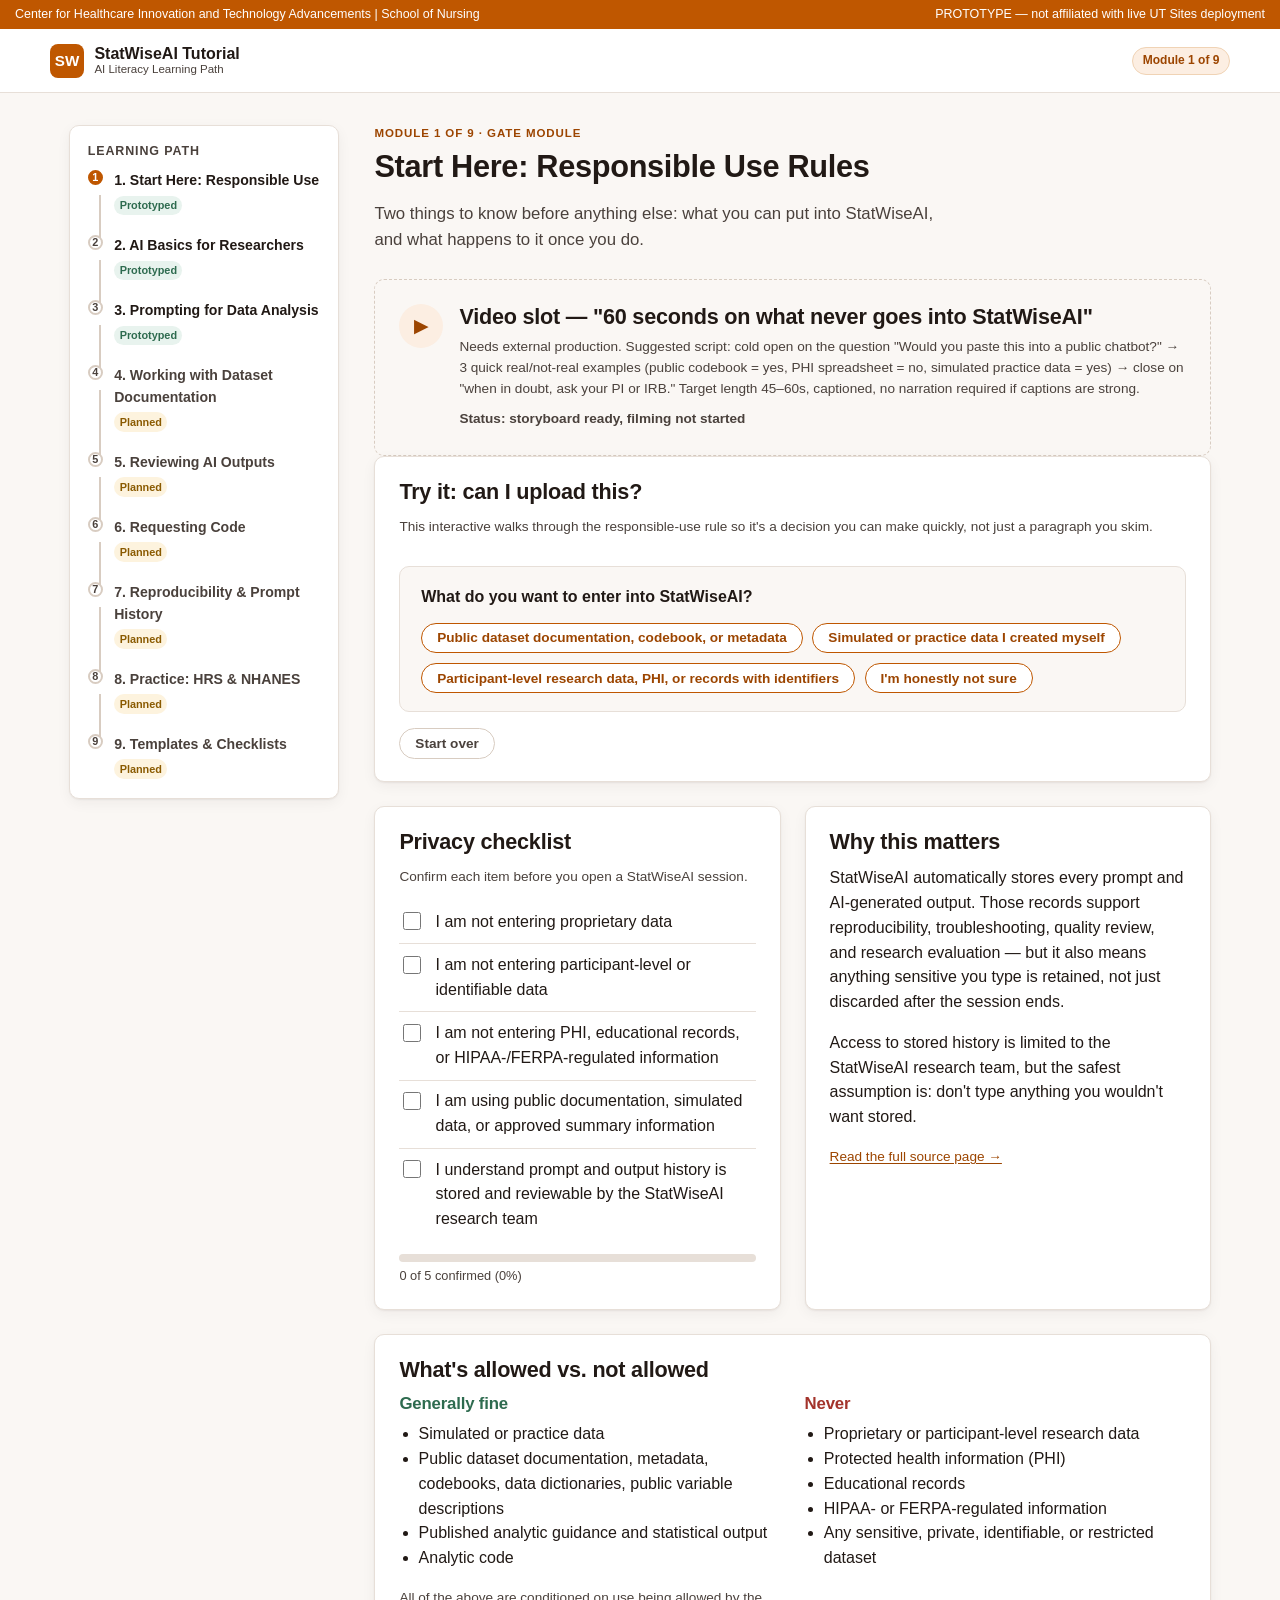
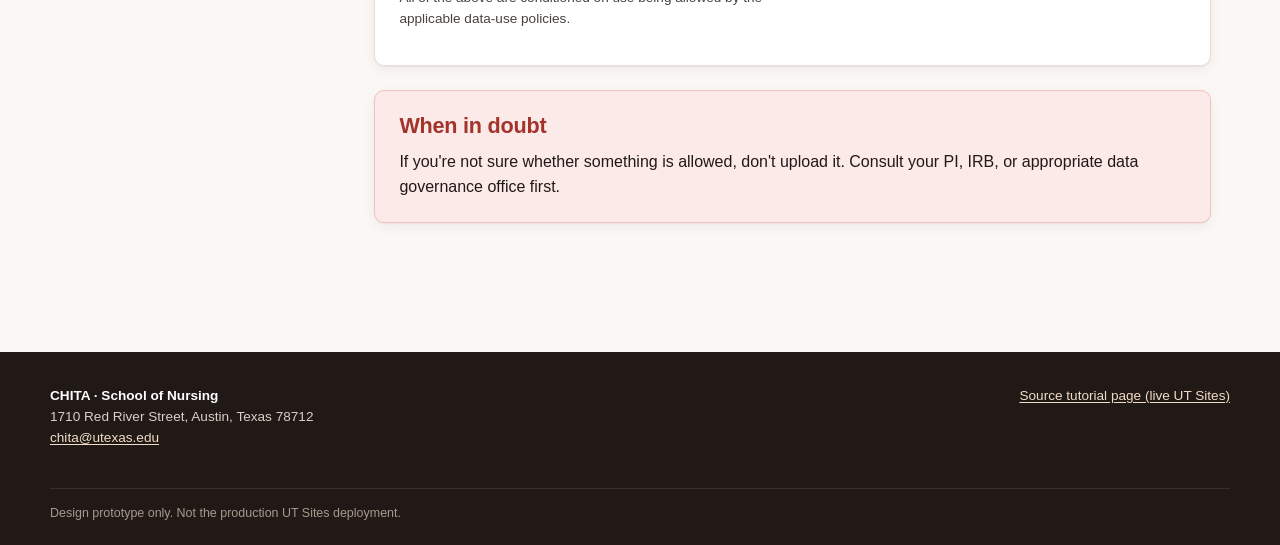
==== commit 4af5da1b: "Module 2: AI Basics for Researchers Built from scratch per module-page-build-playbook. Client sign-o" ====
--- a/module-01-responsible-use.html
+++ b/module-01-responsible-use.html
@@ -34,7 +34,7 @@
     <h2>Learning path</h2>
     <ol>
       <li class="active"><span class="step-dot" aria-hidden="true">1</span><span class="step-body"><a class="step-label" href="module-01-responsible-use.html">1. Start Here: Responsible Use</a><span class="tag tag-built">Prototyped</span></span></li>
-      <li class="locked"><span class="step-dot" aria-hidden="true">2</span><span class="step-body"><span class="step-label">2. AI Basics for Researchers</span><span class="tag tag-planned">Planned</span></span></li>
+      <li><span class="step-dot" aria-hidden="true">2</span><span class="step-body"><a class="step-label" href="module-02-ai-basics.html">2. AI Basics for Researchers</a><span class="tag tag-built">Prototyped</span></span></li>
       <li><span class="step-dot" aria-hidden="true">3</span><span class="step-body"><a class="step-label" href="module-03-prompting.html">3. Prompting for Data Analysis</a><span class="tag tag-built">Prototyped</span></span></li>
       <li class="locked"><span class="step-dot" aria-hidden="true">4</span><span class="step-body"><span class="step-label">4. Working with Dataset Documentation</span><span class="tag tag-planned">Planned</span></span></li>
       <li class="locked"><span class="step-dot" aria-hidden="true">5</span><span class="step-body"><span class="step-label">5. Reviewing AI Outputs</span><span class="tag tag-planned">Planned</span></span></li>
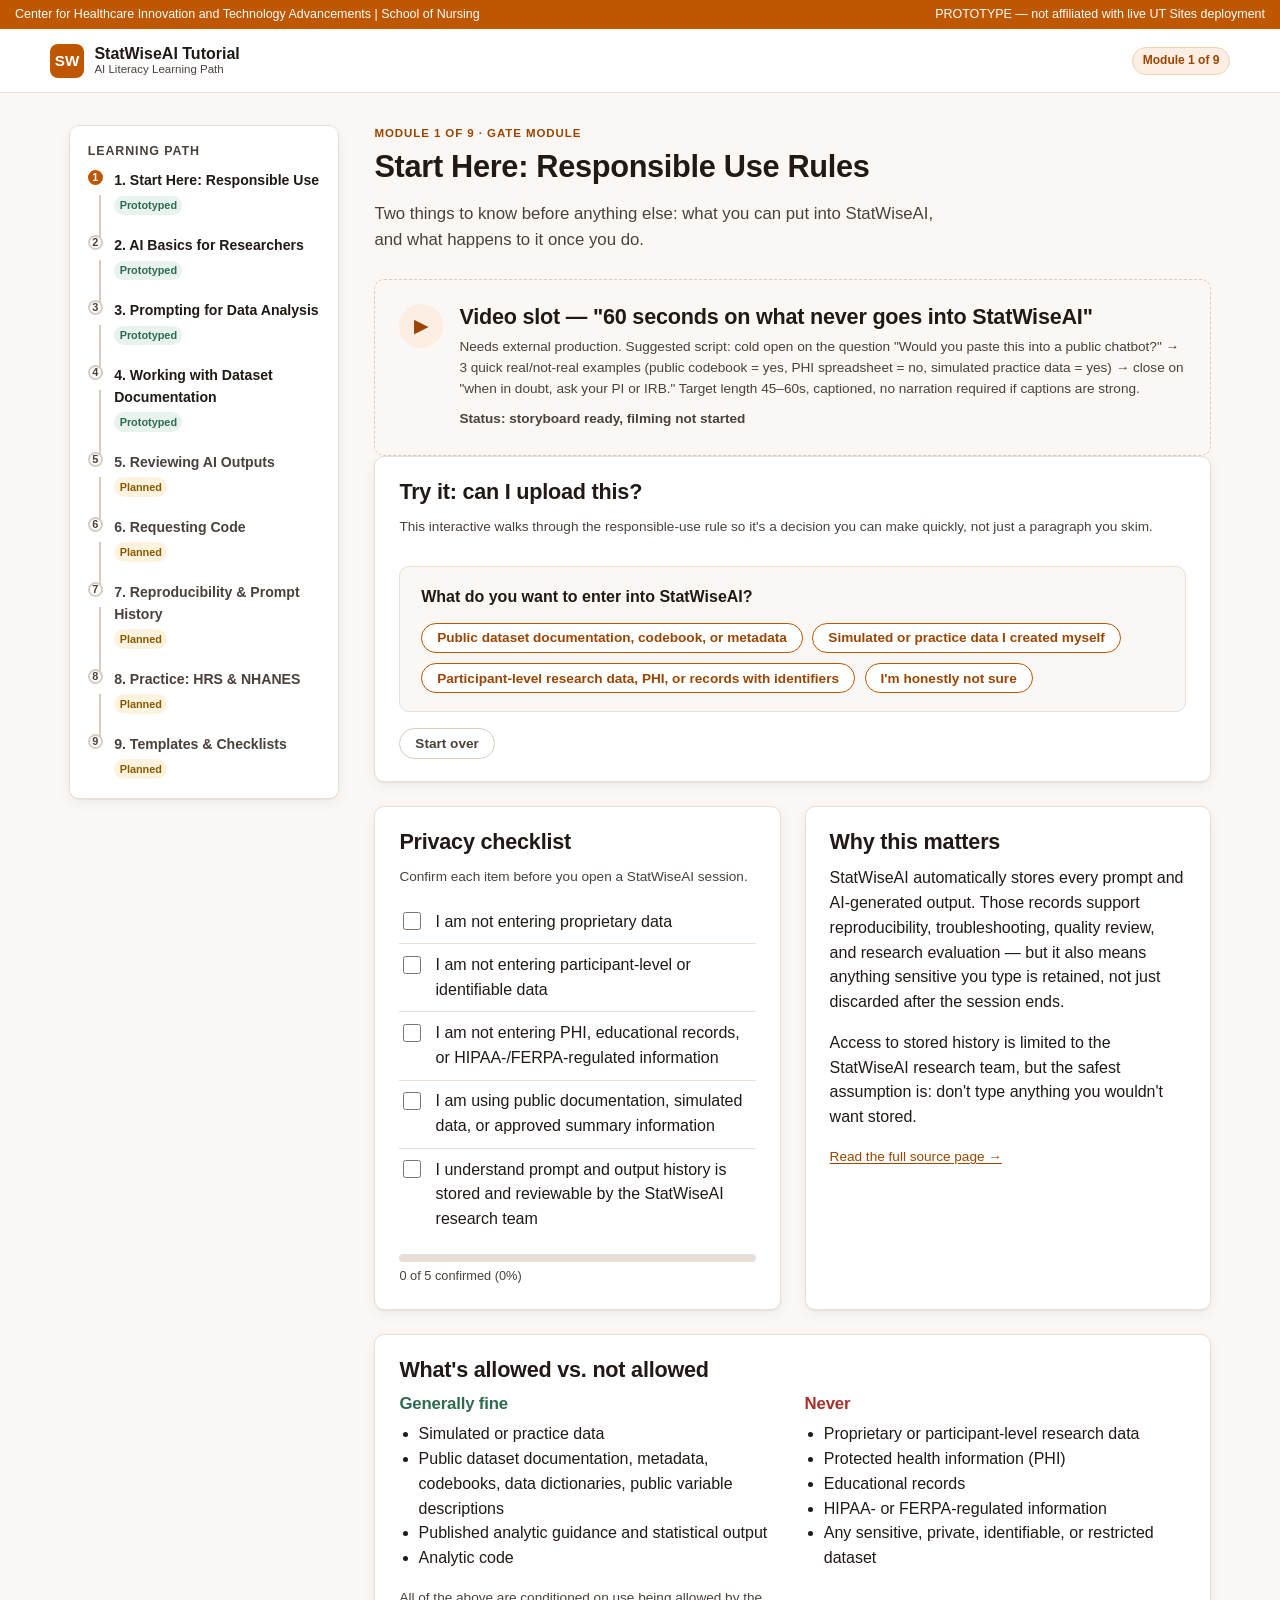
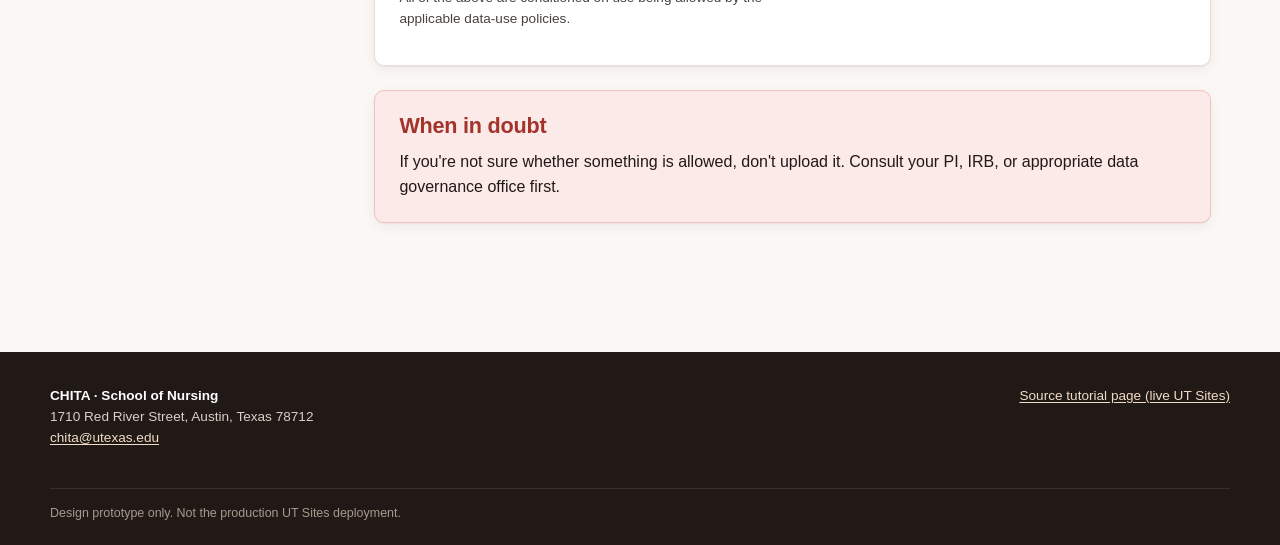
==== commit a25a20c1: "Module 4: Working with Dataset Documentation Adds module-04-documentation.html covering dataset docu" ====
--- a/module-01-responsible-use.html
+++ b/module-01-responsible-use.html
@@ -36,7 +36,7 @@
       <li class="active"><span class="step-dot" aria-hidden="true">1</span><span class="step-body"><a class="step-label" href="module-01-responsible-use.html">1. Start Here: Responsible Use</a><span class="tag tag-built">Prototyped</span></span></li>
       <li><span class="step-dot" aria-hidden="true">2</span><span class="step-body"><a class="step-label" href="module-02-ai-basics.html">2. AI Basics for Researchers</a><span class="tag tag-built">Prototyped</span></span></li>
       <li><span class="step-dot" aria-hidden="true">3</span><span class="step-body"><a class="step-label" href="module-03-prompting.html">3. Prompting for Data Analysis</a><span class="tag tag-built">Prototyped</span></span></li>
-      <li class="locked"><span class="step-dot" aria-hidden="true">4</span><span class="step-body"><span class="step-label">4. Working with Dataset Documentation</span><span class="tag tag-planned">Planned</span></span></li>
+      <li><span class="step-dot" aria-hidden="true">4</span><span class="step-body"><a class="step-label" href="module-04-documentation.html">4. Working with Dataset Documentation</a><span class="tag tag-built">Prototyped</span></span></li>
       <li class="locked"><span class="step-dot" aria-hidden="true">5</span><span class="step-body"><span class="step-label">5. Reviewing AI Outputs</span><span class="tag tag-planned">Planned</span></span></li>
       <li class="locked"><span class="step-dot" aria-hidden="true">6</span><span class="step-body"><span class="step-label">6. Requesting Code</span><span class="tag tag-planned">Planned</span></span></li>
       <li class="locked"><span class="step-dot" aria-hidden="true">7</span><span class="step-body"><span class="step-label">7. Reproducibility &amp; Prompt History</span><span class="tag tag-planned">Planned</span></span></li>
--- a/assets/styles.css
+++ b/assets/styles.css
@@ -193,6 +193,7 @@
 }
 .tag.tag-built { background: var(--success-tint); color: var(--success); }
 .tag.tag-planned { background: var(--warn-tint); color: var(--warn); }
+.tag.tag-caution { background: var(--warn-tint); color: var(--warn); }
 
 /* ---------- Main content ---------- */
 main.content { min-width: 0; }
@@ -246,6 +247,88 @@
 }
 .checklist label { cursor: pointer; }
 .checklist li.checked label { color: var(--ink-soft); text-decoration: line-through; text-decoration-color: var(--line-strong); }
+
+/* ---------- Checklist + worked example + free-text answer per item (module 4) ---------- */
+.checklist-examples li {
+  display: grid; grid-template-columns: 1.15fr 1fr; grid-template-areas: "q ex" "input input";
+  gap: .3em 1.4em; align-items: start; padding: .85em 0;
+}
+@media (max-width: 640px) {
+  .checklist-examples li { grid-template-columns: 1fr; grid-template-areas: "q" "ex" "input"; gap: .5em; }
+}
+.checklist-examples .dc-q { grid-area: q; display: flex; align-items: flex-start; gap: .7em; }
+.checklist-examples .dc-q input[type=checkbox] { margin-top: .2em; width: 18px; height: 18px; accent-color: var(--ut-orange); flex-shrink: 0; }
+.checklist-examples .dc-ex {
+  grid-area: ex; background: var(--paper); border: 1px solid var(--line); border-radius: var(--radius-sm);
+  padding: .5em .75em; font-size: .84rem; color: var(--ink-soft);
+}
+.checklist-examples .dc-ex-tag {
+  display: block; font-size: .66rem; font-weight: 700; text-transform: uppercase;
+  letter-spacing: .05em; color: var(--ut-orange-dark); margin-bottom: .15em;
+}
+.checklist-examples .dc-input { grid-area: input; margin-top: .3em; }
+.checklist-examples .dc-input label {
+  display: block; font-size: .7rem; font-weight: 700; text-transform: uppercase;
+  letter-spacing: .04em; color: var(--ink-soft); margin-bottom: .25em;
+}
+.checklist-examples .dc-input textarea {
+  width: 100%; min-height: 2.6em; resize: vertical; font: inherit; font-size: .88rem;
+  padding: .5em .65em; border: 1px solid var(--line); border-radius: var(--radius-sm); background: var(--paper);
+}
+
+/* Visually distinct card treatment so the checklist stands apart from other cards */
+.card.doc-checklist { background: var(--ut-orange-tint); border-top: 4px solid var(--ut-orange); }
+.card.doc-checklist h2 { color: var(--ut-orange-dark); }
+
+/* ---------- Quick self-check: function-select quiz (Module 2) ---------- */
+.fn-select-list { list-style: none; margin: 0; padding: 0; }
+.fn-select-list li { padding: .6em .7em; border-bottom: 1px solid var(--line); border-radius: var(--radius-sm); }
+.fn-select-list li:last-child { border-bottom: none; }
+.fn-row { display: flex; align-items: flex-start; gap: .7em; }
+.fn-select-list input[type=checkbox] {
+  margin-top: .2em; width: 18px; height: 18px; accent-color: var(--ut-orange); flex-shrink: 0;
+}
+.fn-select-list label { cursor: pointer; }
+.fn-result { margin: .35em 0 0 2.1em; font-size: .82rem; font-weight: 600; min-height: 1em; }
+.fn-select-list li.fn-right { background: var(--success-tint); }
+.fn-select-list li.fn-right .fn-result { color: var(--success); }
+.fn-select-list li.fn-wrong { background: #FBEAE8; }
+.fn-select-list li.fn-wrong .fn-result { color: #A3332B; }
+#fn-feedback { font-weight: 700; margin: .8em 0 0; }
+#self-check-confirm { margin-top: 1.4em; padding-top: 1.2em; border-top: 1px solid var(--line); }
+
+/* ---------- Confidence demo: flip-card widget (Module 2) ---------- */
+/* Deliberately 2D only (scaleX squeeze), not a 3D perspective/rotateY flip:
+   a 3D transform + preserve-3d + backface-visibility on a focusable button
+   was found (live Safari + VoiceOver test) to break Tab-key keyboard
+   navigation between the two cards in WebKit. This rebuild uses a single
+   content region per button (no stacked front/back nodes, no aria-hidden
+   sync needed) so there is nothing for that class of bug to attach to. */
+.cd-counter { font-size: .8rem; color: var(--ink-soft); font-weight: 700; margin: 0; }
+.cd-prompt { font-weight: 700; margin: .3em 0 0; }
+.cd-pair { display: grid; grid-template-columns: 1fr 1fr; gap: 1.2em; margin: 1em 0; }
+@media (max-width: 720px) { .cd-pair { grid-template-columns: 1fr; } }
+.cd-choice {
+  display: block; width: 100%; min-height: 12em;
+  border: 1.5px solid var(--line-strong); border-radius: var(--radius);
+  background: var(--paper); cursor: pointer; padding: 1em 1.1em; text-align: left;
+  font-family: var(--font); transition: transform .22s ease;
+}
+.cd-choice.cd-squeezing { transform: scaleX(0.04); }
+.cd-choice:disabled { cursor: default; }
+.cd-choice:focus-visible { outline: 3px solid var(--focus); outline-offset: 2px; }
+.cd-face { display: block; font-size: .92rem; color: var(--ink); }
+.cd-face strong { display: block; margin-bottom: .4em; }
+.cd-choice.cd-right { background: var(--success-tint); }
+.cd-choice.cd-right .cd-face { color: var(--success); font-weight: 600; }
+.cd-choice.cd-wrong { background: #FBEAE8; }
+.cd-choice.cd-wrong .cd-face { color: #A3332B; font-weight: 600; }
+.cd-label { display: block; font-size: .75rem; font-weight: 700; text-transform: uppercase; letter-spacing: .04em; color: var(--ink-soft); margin-bottom: .3em; }
+.cd-feedback { font-weight: 700; margin: .8em 0; min-height: 1.2em; }
+
+@media (prefers-reduced-motion: reduce) {
+  .cd-choice { transition: none; }
+}
 
 /* ---------- Prompt anatomy diagram (recommended prompt structure) ---------- */
 .prompt-anatomy {
@@ -297,6 +380,19 @@
 }
 .pa-pop p { margin: 0 0 .4em; }
 .pa-pop p:last-child { margin-bottom: 0; }
+.pa-pop blockquote { margin: .5em 0; padding-left: .8em; border-left: 2px solid var(--line-strong); font-style: italic; }
+.pa-pop ul { margin: .3em 0 .4em; padding-left: 1.1em; }
+
+/* Visually hidden but still exposed to assistive tech -- standard clip-based
+   technique (WCAG technique C7/G94), distinct from display:none/hidden,
+   which DO get removed from the accessibility tree. Used to force-announce
+   disclosure-panel content on expand, since toggling `hidden` on an
+   already-present, unchanged text node isn't a reliable aria-live trigger
+   across browsers/AT on its own. */
+.sr-only {
+  position: absolute; width: 1px; height: 1px; padding: 0; margin: -1px;
+  overflow: hidden; clip: rect(0, 0, 0, 0); white-space: nowrap; border: 0;
+}
 
 /* ---------- Fragment popups (checklist item -> exact prompt text) ---------- */
 .frag-item { flex: 1; min-width: 0; }
@@ -412,6 +508,68 @@
 .compare .strong h3 { color: var(--success); }
 .compare blockquote { margin: 0; font-style: italic; font-size: .92rem; }
 
+/* ---------- Doc map: big-number lead-in + full-width banded sections (module 4) ---------- */
+.stat-lead { display: flex; flex-wrap: wrap; align-items: baseline; gap: .5em .7em; margin: .2em 0 1.2em; }
+.stat-num { font-size: 2.1rem; font-weight: 800; color: var(--ut-orange); line-height: 1; }
+.stat-text { font-size: .95rem; color: var(--ink-soft); font-weight: 600; }
+.stat-arrow { font-size: 1.3rem; color: var(--line-strong); align-self: center; }
+
+.doc-band { border-radius: var(--radius); padding: 1em 1.2em; margin-bottom: 1em; }
+.doc-band:last-child { margin-bottom: 0; }
+.doc-band h3 { margin: 0 0 .5em; font-size: .95rem; }
+.doc-band ul { margin: 0; padding-left: 1.2em; }
+.doc-band-provide { background: var(--paper-alt); border: 1px solid var(--line); border-left: 4px solid var(--line-strong); }
+.doc-band-help { background: var(--ut-orange-tint); border: 1px solid var(--line); border-left: 4px solid var(--ut-orange); }
+.doc-band-help h3 { color: var(--ut-orange-dark); }
+
+.doc-subgroup { margin-top: 1em; }
+.doc-subgroup:first-child { margin-top: .3em; }
+.doc-subgroup h4 { font-size: .78rem; text-transform: uppercase; letter-spacing: .04em; color: var(--ink-soft); margin: 0 0 .4em; }
+.doc-subgroup ul { margin: 0; padding-left: 1.2em; }
+
+/* CSS multi-column, not grid: lets the browser balance column height by content
+   volume (browsers default to column-fill:balance for an unfragmented container),
+   rather than forcing a fixed left/right split that ignores how many items are in
+   each sub-group. break-inside:avoid keeps each sub-group whole within one column. */
+.doc-subgrid { columns: 2; column-gap: 1.6em; margin-top: .3em; }
+.doc-subgrid .doc-subgroup { margin-top: 0; margin-bottom: 1.1em; break-inside: avoid; }
+.doc-subgrid .doc-subgroup:last-child { margin-bottom: 0; }
+@media (max-width: 640px) { .doc-subgrid { columns: 1; } }
+
+/* ---------- Flow diagram (concept infographics, e.g. module 2) ---------- */
+.flow-diagram { display: flex; flex-direction: column; align-items: stretch; gap: .2em; margin: 1em 0; }
+.flow-step {
+  background: var(--paper-alt); border: 1px solid var(--line);
+  border-radius: var(--radius); padding: .9em 1.1em; text-align: center;
+}
+.flow-step-risk { background: var(--warn-tint); border-color: #F0DDA6; }
+.flow-label { margin: 0; font-weight: 700; font-size: .92rem; color: var(--ink); }
+.flow-chips { display: flex; flex-wrap: wrap; justify-content: center; gap: .4em; margin-top: .6em; }
+.flow-chip {
+  font-size: .76rem; font-weight: 600; background: var(--paper); border: 1px solid var(--line-strong);
+  border-radius: 999px; padding: .25em .75em; color: var(--ink-soft);
+}
+.flow-arrow { text-align: center; font-size: 1.1rem; color: var(--line-strong); line-height: 1; }
+
+/* ---------- Flow-mini (prompt -> processing -> output, inside .compare columns) ---------- */
+.flow-mini { display: flex; flex-direction: column; gap: .5em; margin-top: .7em; }
+.flow-mini-step {
+  display: block; font-size: .82rem; background: var(--paper); border: 1px solid var(--line);
+  border-radius: var(--radius-sm); padding: .5em .7em; color: var(--ink-soft);
+}
+.flow-mini-result { font-weight: 700; color: var(--ink); }
+.flow-mini-arrow { display: block; text-align: center; font-size: .9rem; color: var(--line-strong); }
+
+/* ---------- Phase-grouped disclosure quiz (module 2 "can/can't help" reuse of .pa-toggle) ---------- */
+.phase-group { margin-top: 1.4em; }
+.phase-group:first-of-type { margin-top: .3em; }
+.phase-group h3 { display: flex; align-items: center; gap: .5em; font-size: .95rem; margin-bottom: .6em; }
+.pa-list { display: flex; flex-direction: column; gap: .6em; }
+.pa-pop.pa-pop-ok { border-left-color: var(--success); }
+.pa-pop.pa-pop-no { border-left-color: #A3332B; }
+.pa-pop-ok strong { color: var(--success); }
+.pa-pop-no strong { color: #A3332B; }
+
 /* ---------- CHECK framework diagram (module 5 preview) ---------- */
 .check-grid { display: grid; grid-template-columns: repeat(5, 1fr); gap: .7em; }
 @media (max-width: 880px) { .check-grid { grid-template-columns: repeat(2, 1fr); } }
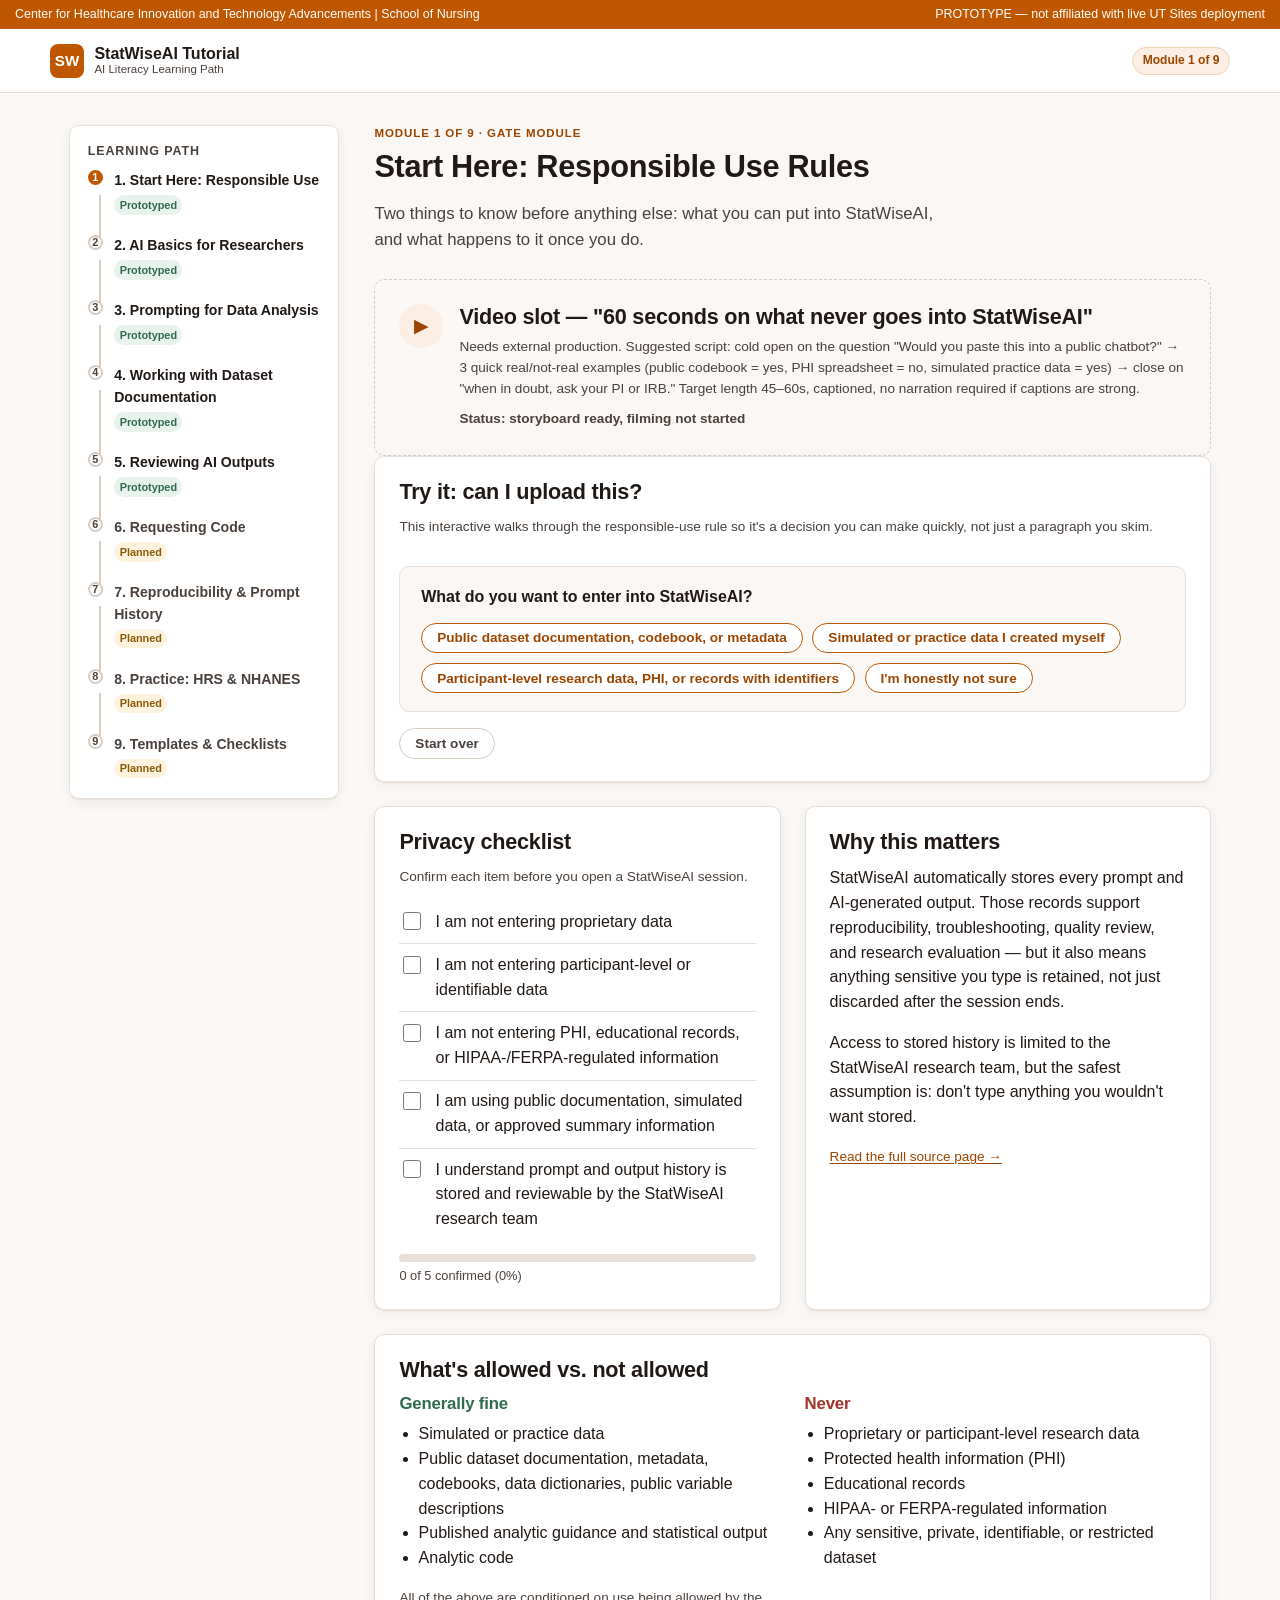
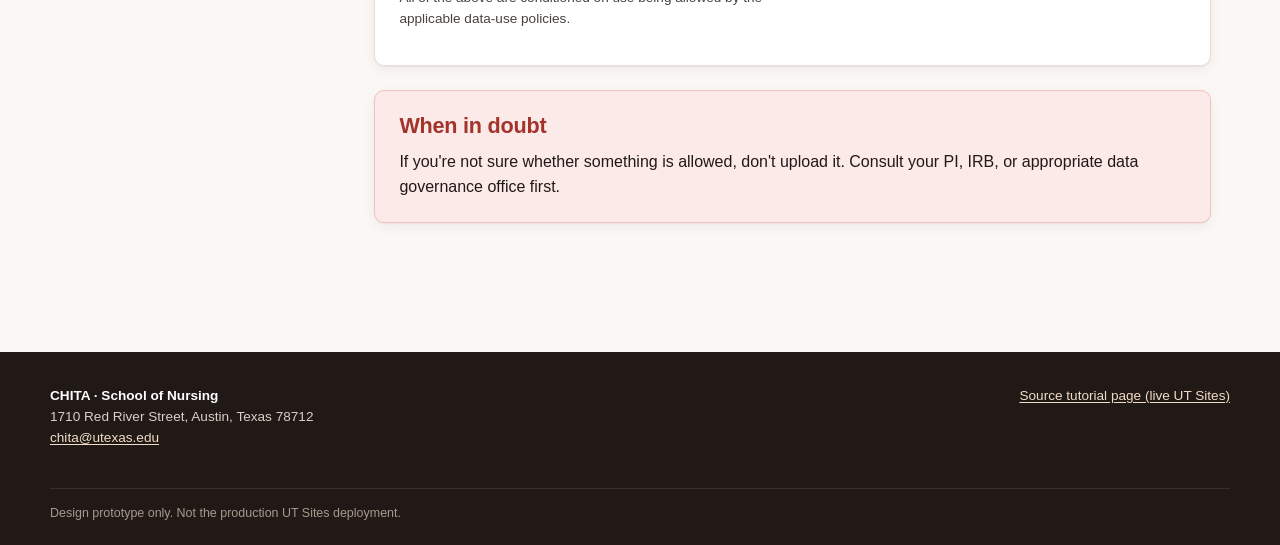
==== commit a39eaf32: "Module 5: Reviewing AI Outputs — CHECK framework, red-flag scenario quiz, follow-up prompts - CHECK " ====
--- a/module-01-responsible-use.html
+++ b/module-01-responsible-use.html
@@ -37,7 +37,7 @@
       <li><span class="step-dot" aria-hidden="true">2</span><span class="step-body"><a class="step-label" href="module-02-ai-basics.html">2. AI Basics for Researchers</a><span class="tag tag-built">Prototyped</span></span></li>
       <li><span class="step-dot" aria-hidden="true">3</span><span class="step-body"><a class="step-label" href="module-03-prompting.html">3. Prompting for Data Analysis</a><span class="tag tag-built">Prototyped</span></span></li>
       <li><span class="step-dot" aria-hidden="true">4</span><span class="step-body"><a class="step-label" href="module-04-documentation.html">4. Working with Dataset Documentation</a><span class="tag tag-built">Prototyped</span></span></li>
-      <li class="locked"><span class="step-dot" aria-hidden="true">5</span><span class="step-body"><span class="step-label">5. Reviewing AI Outputs</span><span class="tag tag-planned">Planned</span></span></li>
+      <li><span class="step-dot" aria-hidden="true">5</span><span class="step-body"><a class="step-label" href="module-05-reviewing-outputs.html">5. Reviewing AI Outputs</a><span class="tag tag-built">Prototyped</span></span></li>
       <li class="locked"><span class="step-dot" aria-hidden="true">6</span><span class="step-body"><span class="step-label">6. Requesting Code</span><span class="tag tag-planned">Planned</span></span></li>
       <li class="locked"><span class="step-dot" aria-hidden="true">7</span><span class="step-body"><span class="step-label">7. Reproducibility &amp; Prompt History</span><span class="tag tag-planned">Planned</span></span></li>
       <li class="locked"><span class="step-dot" aria-hidden="true">8</span><span class="step-body"><span class="step-label">8. Practice: HRS &amp; NHANES</span><span class="tag tag-planned">Planned</span></span></li>
--- a/assets/styles.css
+++ b/assets/styles.css
@@ -570,15 +570,45 @@
 .pa-pop-ok strong { color: var(--success); }
 .pa-pop-no strong { color: #A3332B; }
 
-/* ---------- CHECK framework diagram (module 5 preview) ---------- */
+/* ---------- CHECK framework diagram (module 5) ---------- */
 .check-grid { display: grid; grid-template-columns: repeat(5, 1fr); gap: .7em; }
 @media (max-width: 880px) { .check-grid { grid-template-columns: repeat(2, 1fr); } }
+/* The 5 .pa-toggle buttons are direct grid children (one per column, row 1).
+   The 5 .pa-pop panels are ALSO direct grid children, not nested inside a
+   per-column wrapper -- each explicitly spans the full row width, so an
+   expanded panel gets the entire row's width to work with instead of being
+   squeezed into 1/5 of it. Hidden panels (`hidden` attribute -> display:none)
+   don't occupy a grid row at all; only the currently-open one(s) do, stacking
+   in DOM order beneath the button row. No JS change needed -- this relies
+   only on standard grid item placement, not :has() or any newer selector. */
+.check-grid > .pa-pop { grid-column: 1 / -1; }
+/* Module 3's .pa-toggle right padding (1.1em) was sized for icon+title buttons,
+   where the icon pushes the title down a row before it reaches the indicator's
+   corner. Check-grid's buttons are title-only, sitting in the same vertical
+   band as the indicator, so long titles ("E — Evidence and standards") ran
+   under the "+" glyph. Reserve exactly the indicator's own footprint
+   (1.4em width + .8em right offset = 2.2em) so text always wraps clear of it. */
+.check-grid .pa-toggle { padding-right: 2.2em; }
+
+/* ---------- Red-flag scenario quiz (module 5) ---------- */
+.rf-quiz { margin-top: 1.6em; }
+.rf-quiz:first-of-type { margin-top: .4em; }
+.rf-quiz h3 { font-size: .95rem; margin-bottom: .3em; }
+.rf-feedback { font-weight: 700; margin: .6em 0 0; min-height: 1.2em; }
+
+.rf-table { width: 100%; border-collapse: collapse; margin-top: .3em; font-size: .9rem; }
+.rf-table th, .rf-table td { text-align: left; padding: .6em .8em; border-bottom: 1px solid var(--line); vertical-align: top; }
+.rf-table th { background: var(--ut-orange-tint); color: var(--ut-orange-dark); font-size: .78rem; text-transform: uppercase; letter-spacing: .04em; }
+.rf-table tr:last-child td { border-bottom: none; }
 .check-letter {
   background: var(--paper-alt); border: 1px solid var(--line); border-radius: var(--radius);
   padding: 1em .8em; text-align: center;
 }
 .check-letter .big { font-size: 1.6rem; font-weight: 800; color: var(--ut-orange); display: block; }
 .check-letter .label { font-size: .78rem; font-weight: 700; margin-top: .3em; display: block; }
+/* .check-letter is unused by module-05-reviewing-outputs.html (superseded by
+   the .pa-toggle/.pa-pop disclosure treatment above) -- left in place rather
+   than pruned, since removing CSS isn't this pass's call to make. */
 
 /* ---------- Module grid on home ---------- */
 .module-grid { display: grid; grid-template-columns: repeat(3, 1fr); gap: 1.1em; }
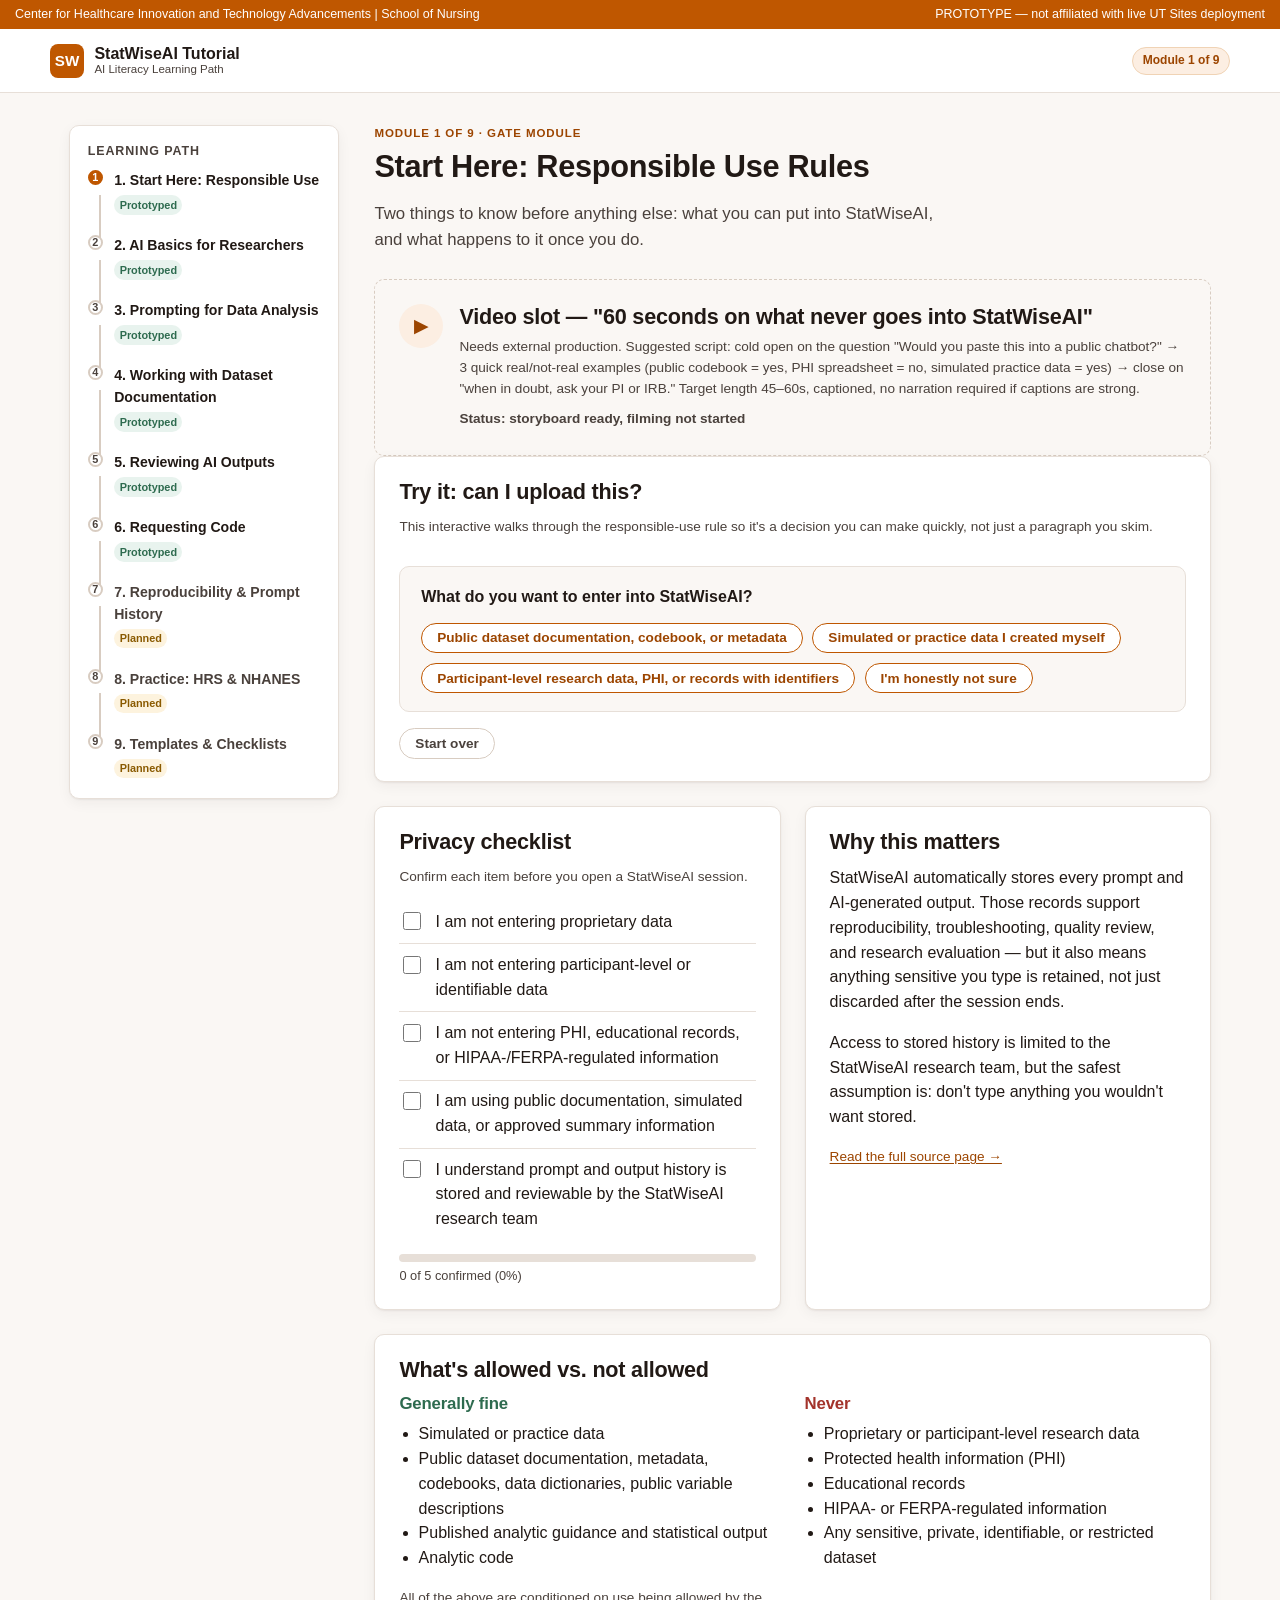
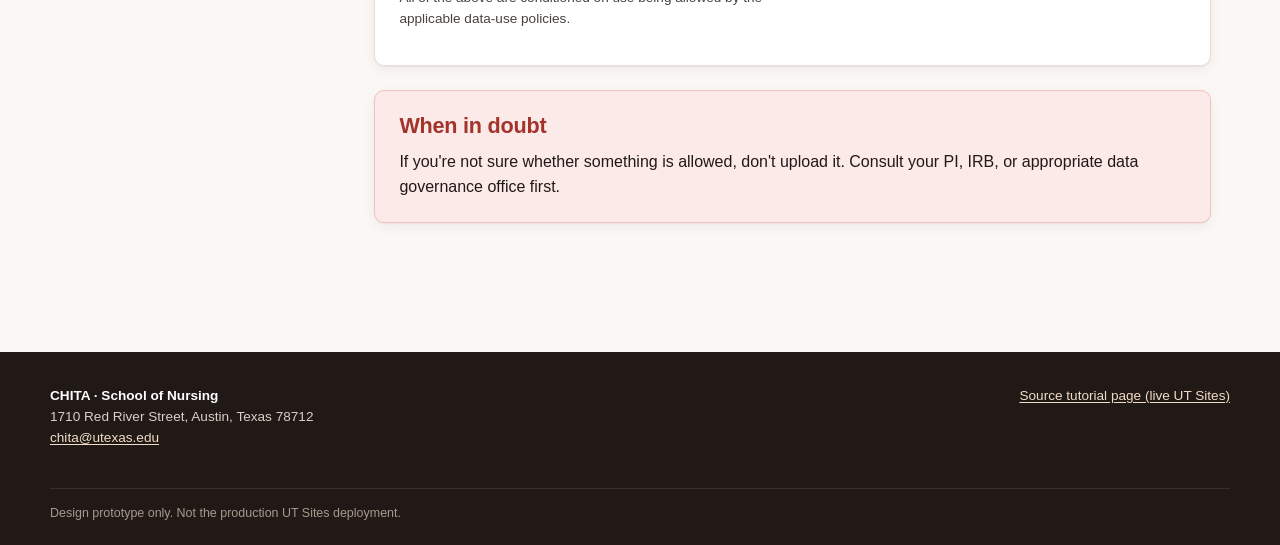
==== commit 0fe19ca1: "Module 6: Requesting Code in R, Python, SAS, Stata, or SPSS - "What to include" 9-item list as a pro" ====
--- a/module-01-responsible-use.html
+++ b/module-01-responsible-use.html
@@ -38,7 +38,7 @@
       <li><span class="step-dot" aria-hidden="true">3</span><span class="step-body"><a class="step-label" href="module-03-prompting.html">3. Prompting for Data Analysis</a><span class="tag tag-built">Prototyped</span></span></li>
       <li><span class="step-dot" aria-hidden="true">4</span><span class="step-body"><a class="step-label" href="module-04-documentation.html">4. Working with Dataset Documentation</a><span class="tag tag-built">Prototyped</span></span></li>
       <li><span class="step-dot" aria-hidden="true">5</span><span class="step-body"><a class="step-label" href="module-05-reviewing-outputs.html">5. Reviewing AI Outputs</a><span class="tag tag-built">Prototyped</span></span></li>
-      <li class="locked"><span class="step-dot" aria-hidden="true">6</span><span class="step-body"><span class="step-label">6. Requesting Code</span><span class="tag tag-planned">Planned</span></span></li>
+      <li><span class="step-dot" aria-hidden="true">6</span><span class="step-body"><a class="step-label" href="module-06-requesting-code.html">6. Requesting Code</a><span class="tag tag-built">Prototyped</span></span></li>
       <li class="locked"><span class="step-dot" aria-hidden="true">7</span><span class="step-body"><span class="step-label">7. Reproducibility &amp; Prompt History</span><span class="tag tag-planned">Planned</span></span></li>
       <li class="locked"><span class="step-dot" aria-hidden="true">8</span><span class="step-body"><span class="step-label">8. Practice: HRS &amp; NHANES</span><span class="tag tag-planned">Planned</span></span></li>
       <li class="locked"><span class="step-dot" aria-hidden="true">9</span><span class="step-body"><span class="step-label">9. Templates &amp; Checklists</span><span class="tag tag-planned">Planned</span></span></li>
--- a/assets/styles.css
+++ b/assets/styles.css
@@ -610,6 +610,14 @@
    the .pa-toggle/.pa-pop disclosure treatment above) -- left in place rather
    than pruned, since removing CSS isn't this pass's call to make. */
 
+/* ---------- Categorized checklist groups (module 6 code review checklist) ---------- */
+/* Same spacing values as .rf-quiz/.rf-quiz:first-of-type -- .checklist itself
+   zeroes its own margin, and h3 has no top margin, so consecutive category
+   groups would otherwise sit flush against each other with no visual break. */
+.checklist-group { margin-top: 1.6em; }
+.checklist-group:first-of-type { margin-top: .4em; }
+.checklist-group h3 { margin-bottom: .4em; }
+
 /* ---------- Module grid on home ---------- */
 .module-grid { display: grid; grid-template-columns: repeat(3, 1fr); gap: 1.1em; }
 @media (max-width: 980px) { .module-grid { grid-template-columns: repeat(2, 1fr); } }
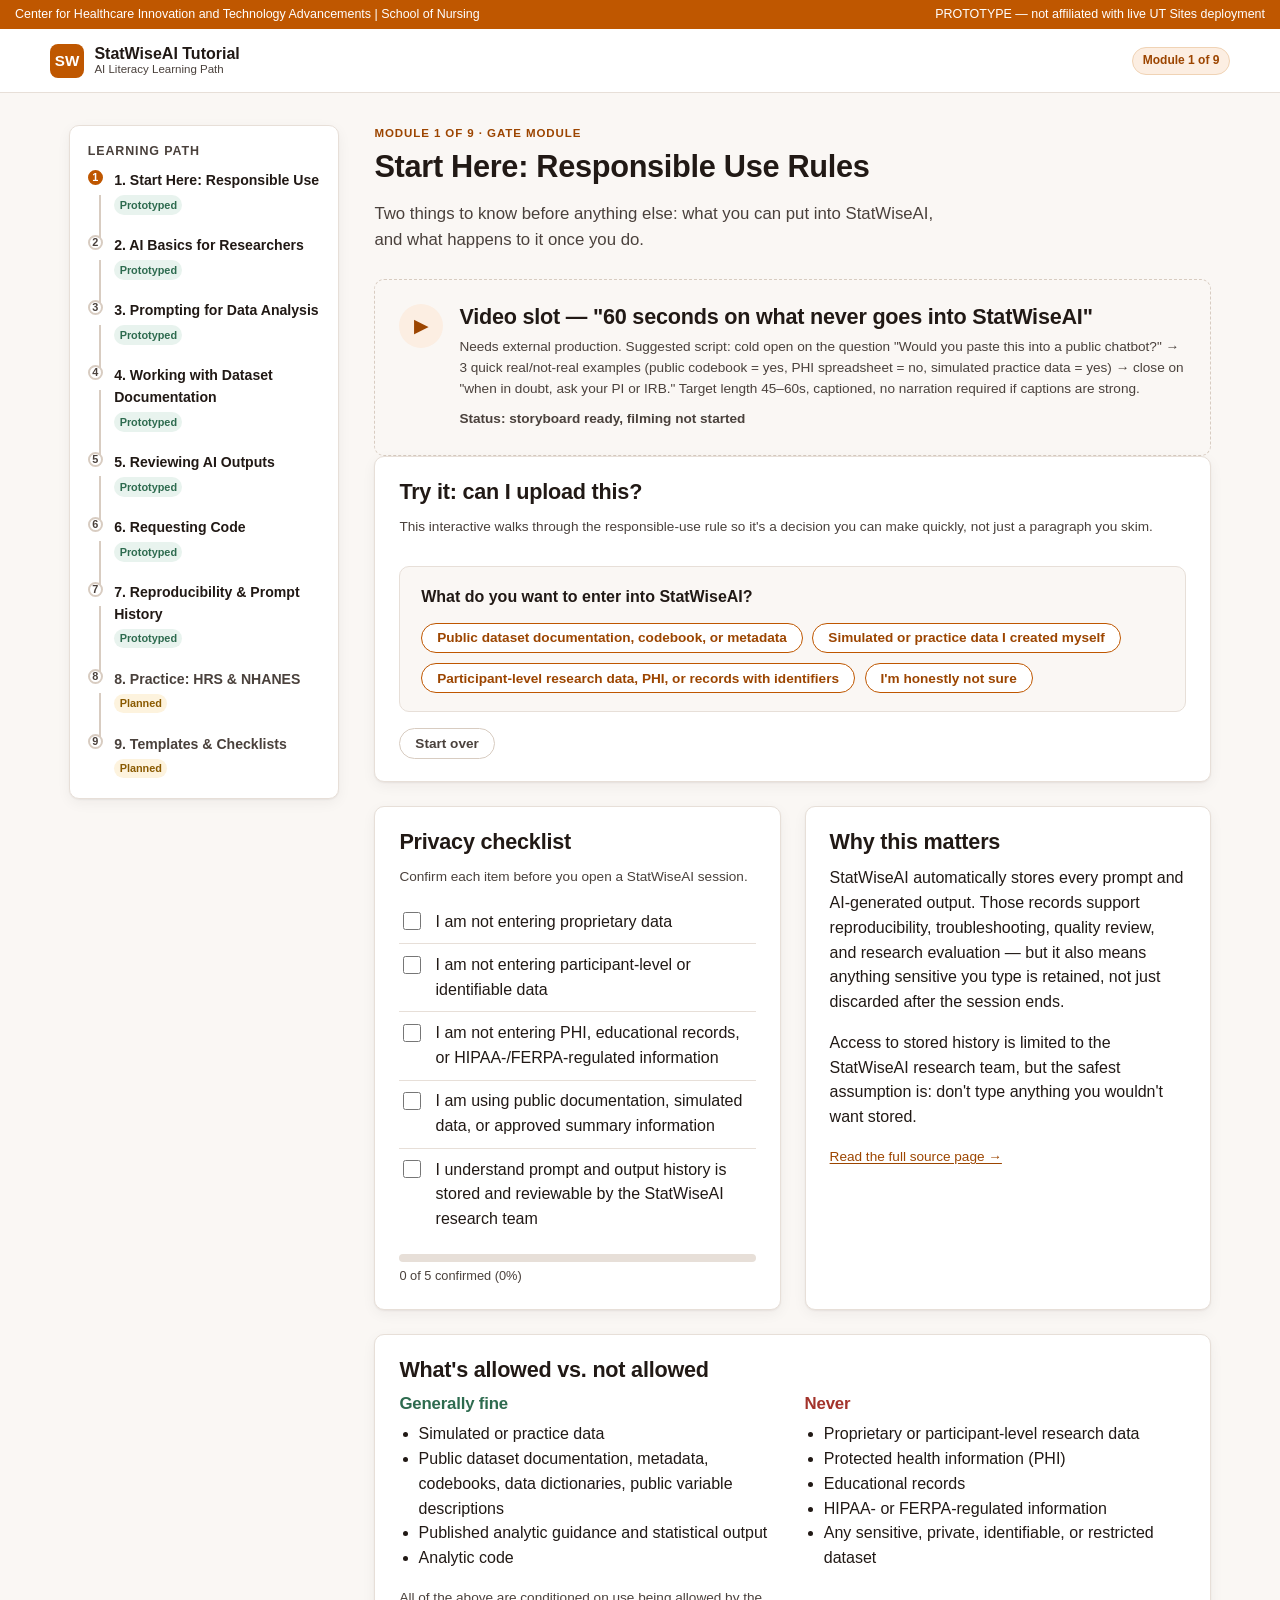
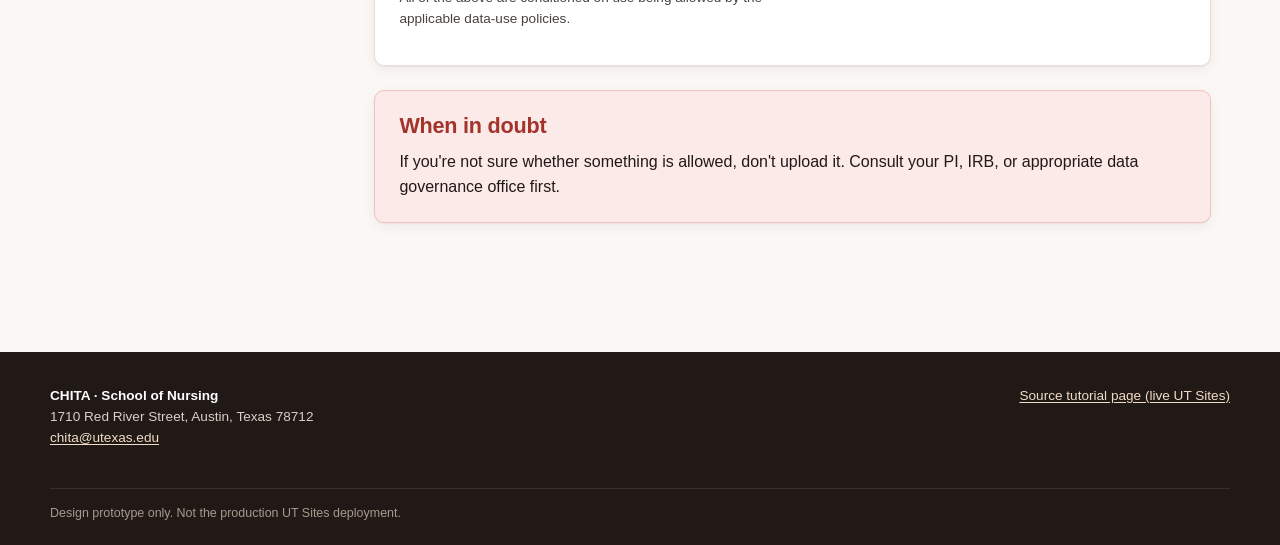
==== commit 1b2182bb: "Module 7: Reproducibility and Prompt History; mobile-friendly nav - Overview + "what should be docum" ====
--- a/module-01-responsible-use.html
+++ b/module-01-responsible-use.html
@@ -31,15 +31,15 @@
 
 <div class="shell">
   <nav class="path-nav" aria-label="Tutorial module path">
-    <h2>Learning path</h2>
-    <ol>
+    <h2><button type="button" class="path-nav-toggle" aria-expanded="true" aria-controls="path-nav-list"><span>Learning path</span><span class="path-nav-toggle-icon" aria-hidden="true">▾</span></button></h2>
+    <ol id="path-nav-list">
       <li class="active"><span class="step-dot" aria-hidden="true">1</span><span class="step-body"><a class="step-label" href="module-01-responsible-use.html">1. Start Here: Responsible Use</a><span class="tag tag-built">Prototyped</span></span></li>
       <li><span class="step-dot" aria-hidden="true">2</span><span class="step-body"><a class="step-label" href="module-02-ai-basics.html">2. AI Basics for Researchers</a><span class="tag tag-built">Prototyped</span></span></li>
       <li><span class="step-dot" aria-hidden="true">3</span><span class="step-body"><a class="step-label" href="module-03-prompting.html">3. Prompting for Data Analysis</a><span class="tag tag-built">Prototyped</span></span></li>
       <li><span class="step-dot" aria-hidden="true">4</span><span class="step-body"><a class="step-label" href="module-04-documentation.html">4. Working with Dataset Documentation</a><span class="tag tag-built">Prototyped</span></span></li>
       <li><span class="step-dot" aria-hidden="true">5</span><span class="step-body"><a class="step-label" href="module-05-reviewing-outputs.html">5. Reviewing AI Outputs</a><span class="tag tag-built">Prototyped</span></span></li>
       <li><span class="step-dot" aria-hidden="true">6</span><span class="step-body"><a class="step-label" href="module-06-requesting-code.html">6. Requesting Code</a><span class="tag tag-built">Prototyped</span></span></li>
-      <li class="locked"><span class="step-dot" aria-hidden="true">7</span><span class="step-body"><span class="step-label">7. Reproducibility &amp; Prompt History</span><span class="tag tag-planned">Planned</span></span></li>
+      <li><span class="step-dot" aria-hidden="true">7</span><span class="step-body"><a class="step-label" href="module-07-reproducibility.html">7. Reproducibility &amp; Prompt History</a><span class="tag tag-built">Prototyped</span></span></li>
       <li class="locked"><span class="step-dot" aria-hidden="true">8</span><span class="step-body"><span class="step-label">8. Practice: HRS &amp; NHANES</span><span class="tag tag-planned">Planned</span></span></li>
       <li class="locked"><span class="step-dot" aria-hidden="true">9</span><span class="step-body"><span class="step-label">9. Templates &amp; Checklists</span><span class="tag tag-planned">Planned</span></span></li>
     </ol>
--- a/assets/styles.css
+++ b/assets/styles.css
@@ -154,12 +154,36 @@
   padding: 1.1em;
   box-shadow: var(--shadow);
 }
-.path-nav h2 {
-  font-size: .78rem;
-  text-transform: uppercase;
-  letter-spacing: .07em;
-  color: var(--ink-soft);
-  margin-bottom: .9em;
+.path-nav h2 { margin: 0; }
+/* Toggle button carries the heading's old visual styling (font-size, uppercase,
+   color) since the clickable element -- not a plain <h2> -- has to be the thing
+   a screen reader announces as expandable. Desktop keeps the list permanently
+   open (see the media query below), so the toggle looks and behaves like inert
+   text there; only below the .shell single-column breakpoint does it become a
+   real collapse control. This is what makes the nav mobile-friendly: on a phone
+   the 9-item list no longer occupies the full viewport before any page content
+   is reachable -- it starts collapsed to one line. */
+.path-nav-toggle {
+  display: flex; align-items: center; justify-content: space-between; gap: .5em;
+  width: 100%; background: none; border: 0; padding: 0; margin: 0 0 .9em;
+  font: inherit; text-align: left; cursor: default;
+  font-size: .78rem; text-transform: uppercase; letter-spacing: .07em;
+  color: var(--ink-soft); font-weight: 700;
+}
+.path-nav-toggle-icon { display: none; font-size: 1rem; line-height: 1; transition: transform .2s ease; }
+.path-nav-toggle[aria-expanded="true"] .path-nav-toggle-icon { transform: rotate(180deg); }
+/* Placed after the base .path-nav/.path-nav-toggle-icon rules above (not
+   grouped into the earlier .shell breakpoint block) so these overrides win
+   the cascade at equal specificity -- source order, not just the media
+   condition, decides the winner here. Below this width the nav sits above
+   page content in normal flow (not beside it), so a sticky position would
+   make the whole 9-item list -- or even just the collapsed toggle bar --
+   float over content while scrolling. */
+@media (max-width: 880px) {
+  .path-nav { position: static; top: auto; }
+  .path-nav-toggle { cursor: pointer; }
+  .path-nav-toggle-icon { display: inline-block; }
+  .path-nav-toggle:hover { color: var(--ut-orange-dark); }
 }
 .path-nav ol { list-style: none; margin: 0; padding: 0; }
 .path-nav li {
@@ -618,6 +642,41 @@
 .checklist-group:first-of-type { margin-top: .4em; }
 .checklist-group h3 { margin-bottom: .4em; }
 
+/* ---------- Reproducibility checklist: 2-column layout (module 7) ---------- */
+/* Base .checklist/.data-checklist progress-bar behavior is unchanged (shared
+   app.js wiring); this modifier only changes the <ul>'s own layout to 2
+   columns, same reuse-over-reinvention approach as .checklist-group (module 6). */
+.checklist-2col { display: grid; grid-template-columns: 1fr 1fr; column-gap: 2em; }
+@media (max-width: 640px) { .checklist-2col { grid-template-columns: 1fr; } }
+.checklist-2col li { border-bottom: 1px solid var(--line); }
+/* Superscript cross-references point into the AI Use Log field legend below --
+   real <a href> to a legend id, not decorative, so it's keyboard/AT-navigable
+   like a footnote rather than a plain visual mark. */
+.checklist label sup, .pb-field label sup { margin-left: .3em; }
+.checklist sup a, .pb-field label sup a { color: var(--ut-orange-dark); text-decoration: none; font-weight: 700; }
+.checklist sup a:hover, .pb-field label sup a:hover { text-decoration: underline; }
+.ul-field-legend { list-style: none; margin: .8em 0 0; padding: 0; display: flex; flex-wrap: wrap; gap: .4em .9em; font-size: .78rem; color: var(--ink-soft); }
+.ul-field-legend li { display: flex; gap: .3em; }
+.ul-field-legend sup { font-weight: 700; color: var(--ut-orange-dark); }
+
+/* ---------- Prompt-history + documentation-layers mini diagram (module 7) ---------- */
+/* Illustrative infographic built from existing card/typography primitives --
+   not a new widget type, same classification as .flow-mini (module 3). */
+.history-layers { display: grid; grid-template-columns: 1fr 1fr; gap: 1.5em; margin: 1em 0; }
+@media (max-width: 720px) { .history-layers { grid-template-columns: 1fr; } }
+.history-layers h3 { font-size: .78rem; text-transform: uppercase; letter-spacing: .04em; color: var(--ink-soft); margin-bottom: .6em; }
+.history-strip { list-style: none; margin: 0; padding: 0; display: flex; flex-direction: column; gap: .5em; }
+.history-strip li {
+  font-family: ui-monospace, SFMono-Regular, Menlo, Consolas, monospace; font-size: .8rem;
+  background: var(--paper-alt); border: 1px solid var(--line); border-left: 3px solid var(--ut-orange);
+  border-radius: 0 var(--radius-sm) var(--radius-sm) 0; padding: .5em .7em; color: var(--ink-soft);
+}
+.layers-stack { display: flex; flex-direction: column; gap: .5em; }
+.layer-card {
+  background: var(--paper-alt); border: 1px solid var(--line-strong); border-radius: var(--radius-sm);
+  padding: .6em .9em; font-weight: 600; font-size: .85rem; text-align: center; color: var(--ink);
+}
+
 /* ---------- Module grid on home ---------- */
 .module-grid { display: grid; grid-template-columns: repeat(3, 1fr); gap: 1.1em; }
 @media (max-width: 980px) { .module-grid { grid-template-columns: repeat(2, 1fr); } }
